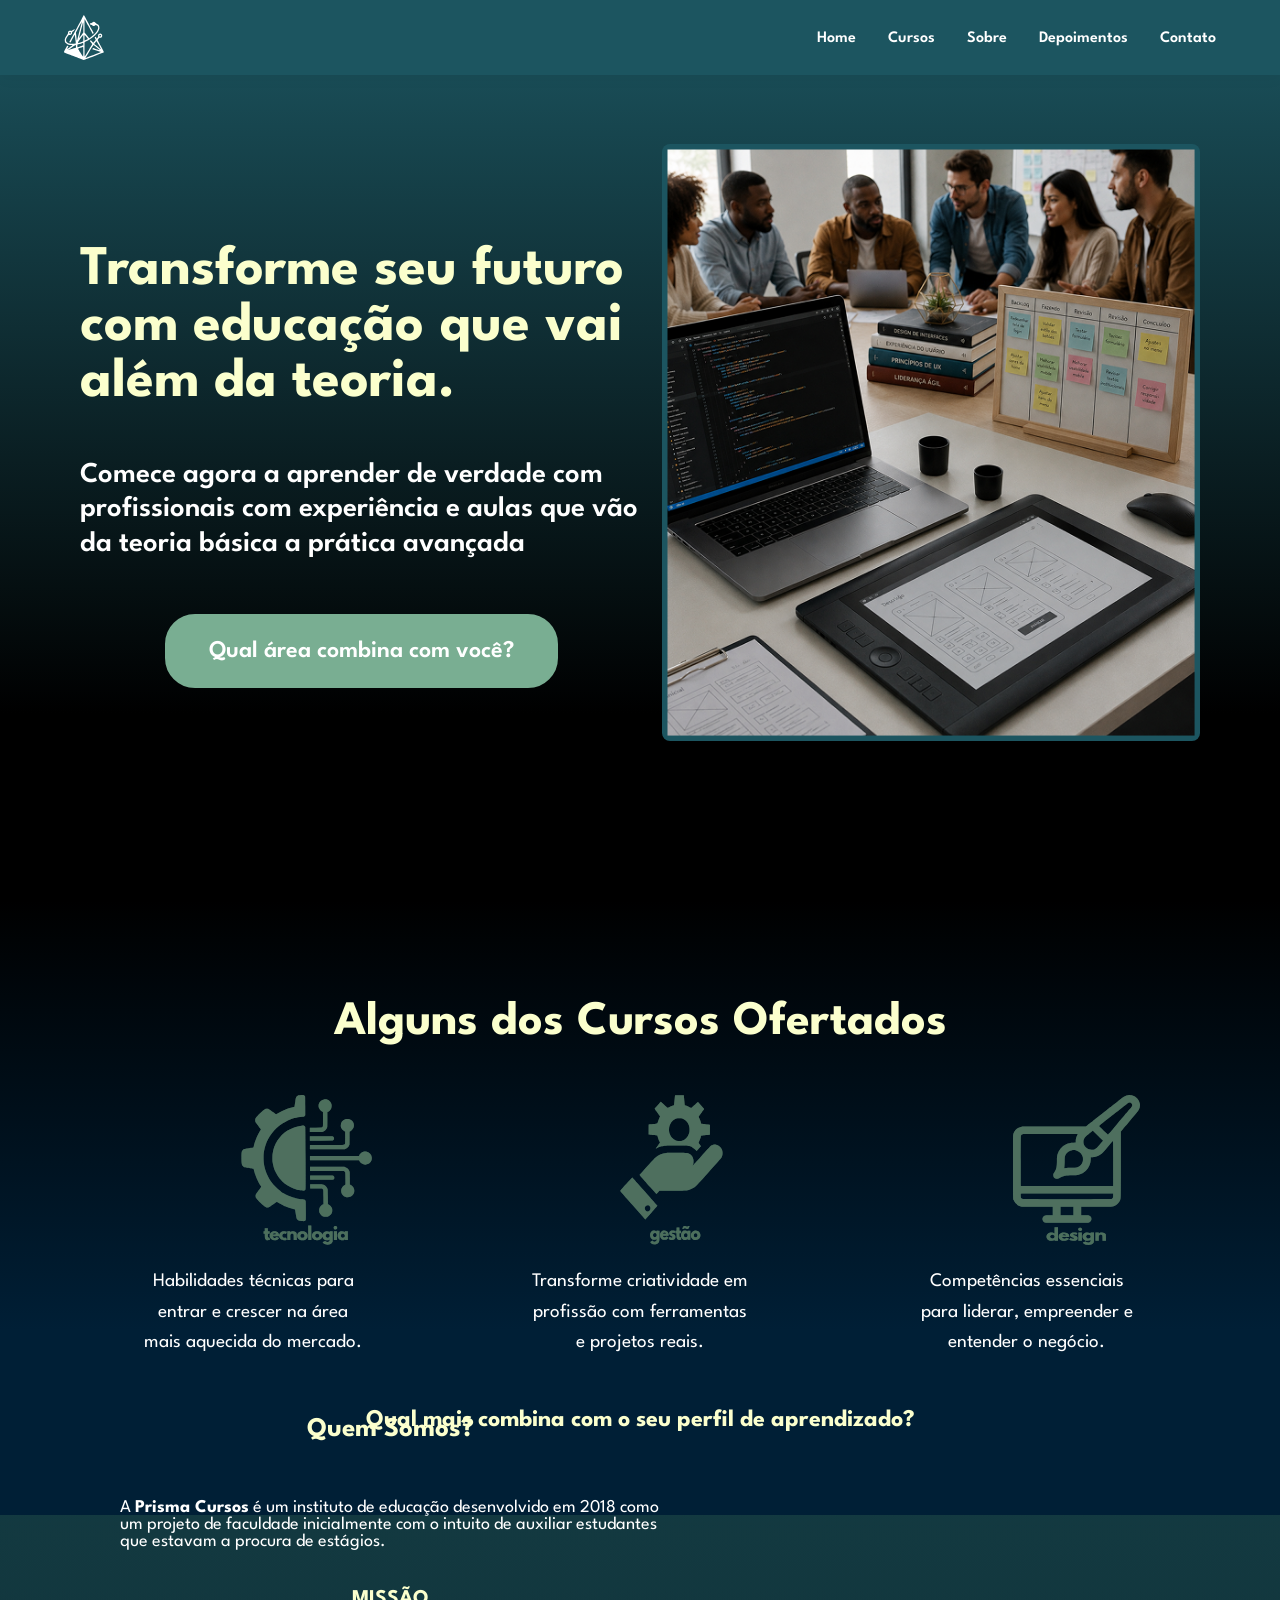
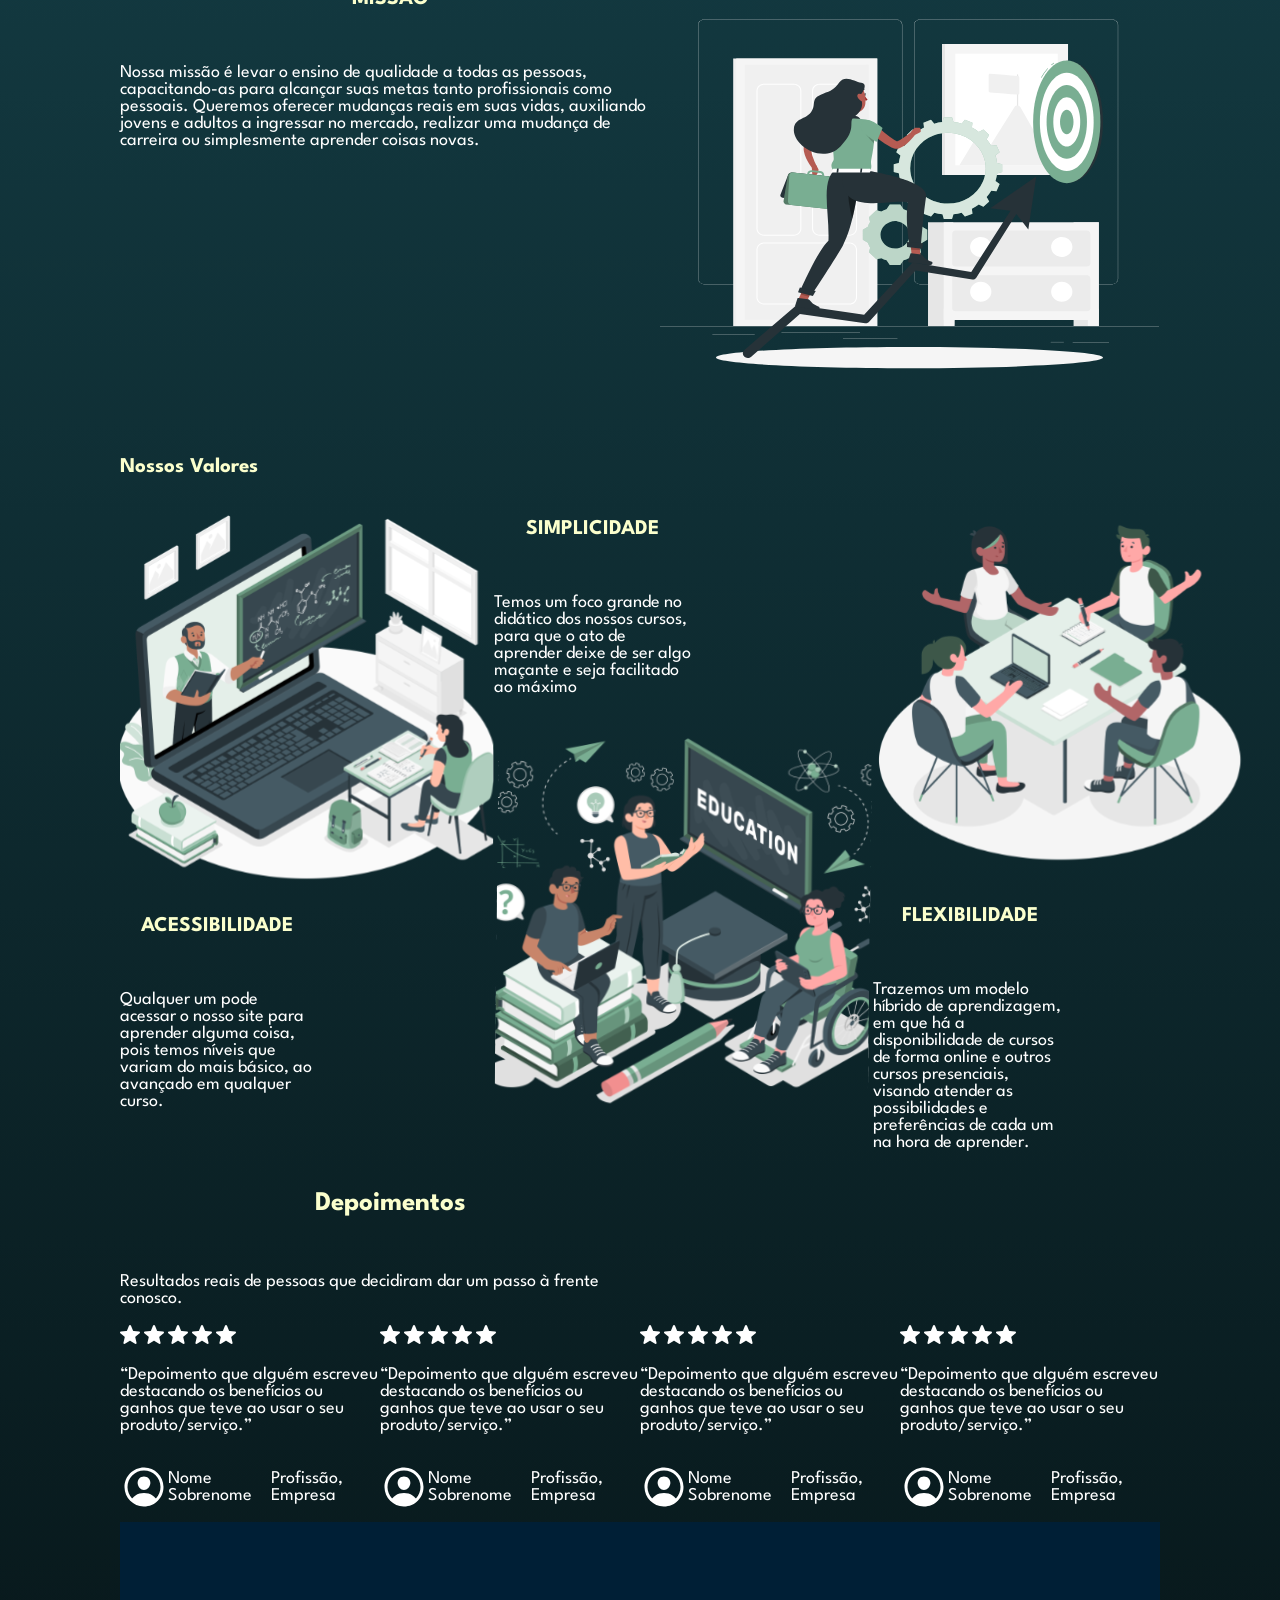
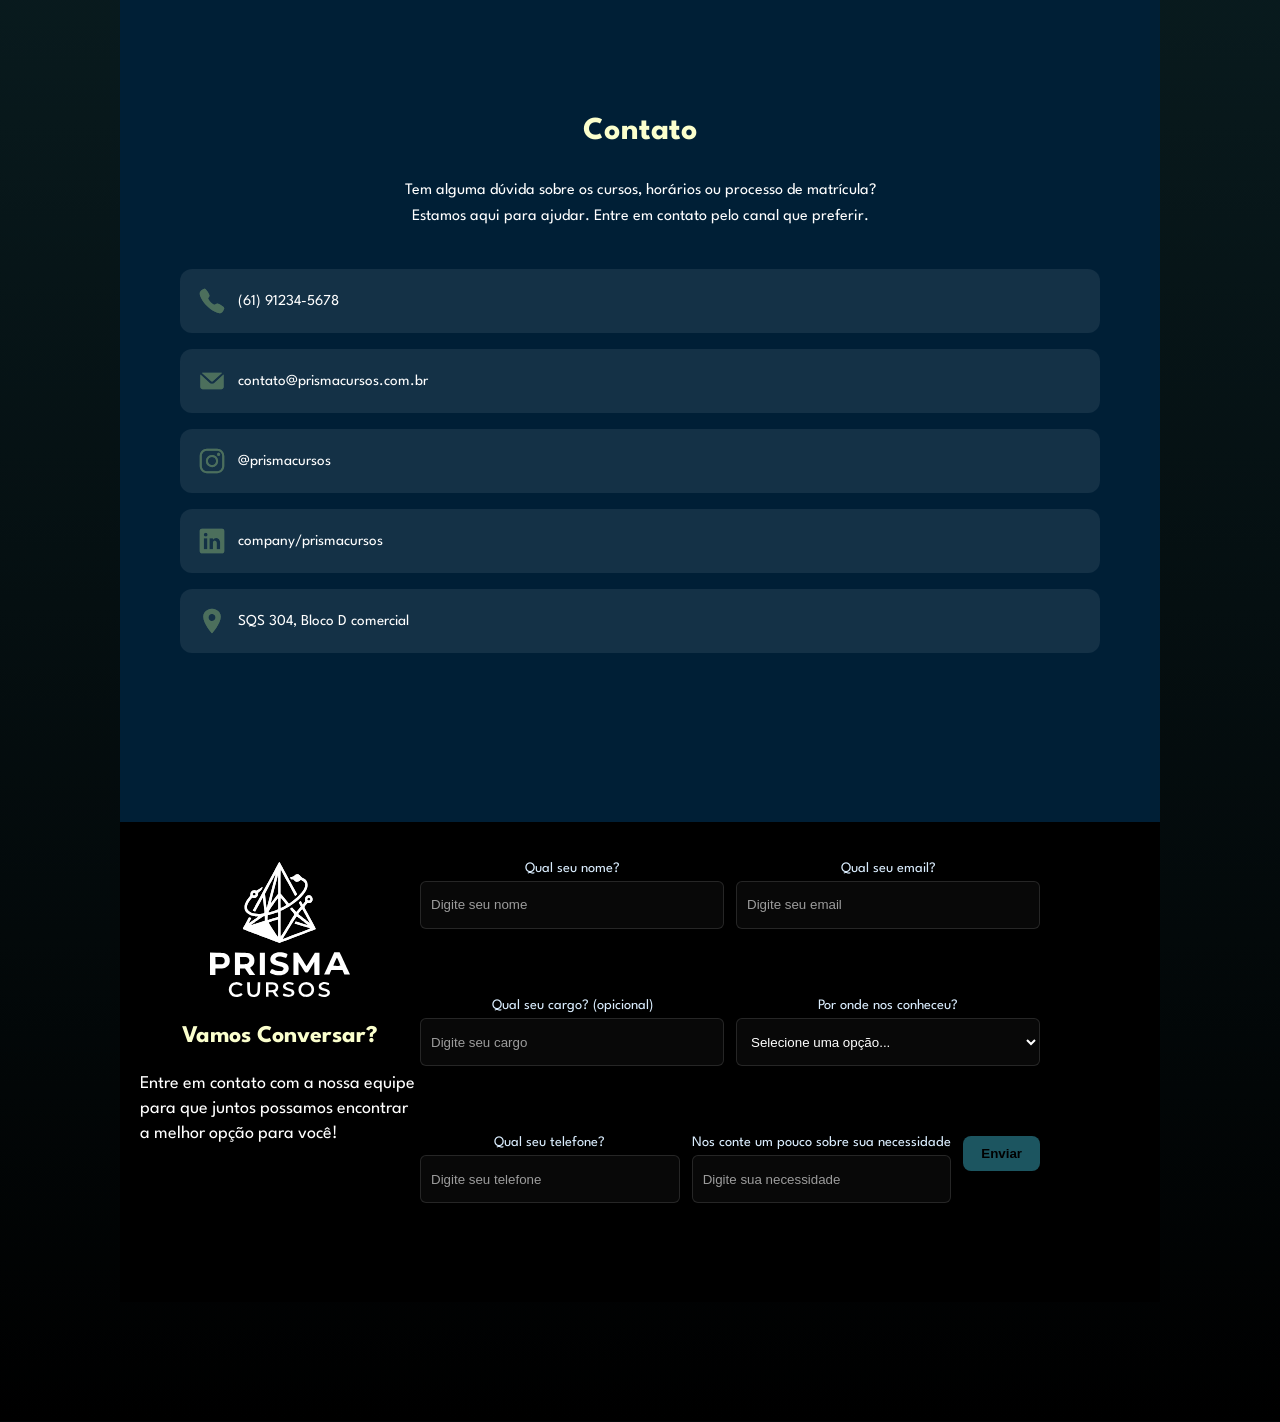
==== index.html @ 945eaa2a "Implementação dos pop us mostrando as opções de curso" ====
<!DOCTYPE html>
<html lang="pt-br">
<head>
    <meta charset="UTF-8">
    <meta name="viewport" content="width=device-width, initial-scale=1.0">
    <link rel="preconnect" href="https://fonts.googleapis.com">
    <link rel="preconnect" href="https://fonts.gstatic.com" crossorigin>
    <link href="https://fonts.googleapis.com/css2?family=League+Spartan:wght@100..900&display=swap" rel="stylesheet">

    <title>Prisma Cursos</title>

    <link rel="stylesheet" href="style/css/global.css" />
    <link rel="stylesheet" href="style/css/navbar.css">
    <link rel="stylesheet" href="style/css/hero.css">
    <link rel="stylesheet" href="style/css/cursos.css">
    <link rel="stylesheet" href="style/css/sobre.css">
    <link rel="stylesheet" href="style/css/valores.css">
    <link rel="stylesheet" href="style/css/contato.css">
    <link rel="stylesheet" href="style/css/footer.css">
    <link rel="stylesheet" href="style/css/modal.css">
</head>


<div id="modal-overlay">
  <div id="modal-box">
    <div id="modal-header">
      <img src="assets/logos/logo2.svg" alt="logo" id="modal-logo">
      <h2 id="modal-titulo"></h2>
      <button id="modal-fechar" onclick="fecharModal()">X</button>
    </div>
    <div id="modal-grid">
      <div id="modal-coluna1"></div>
      <div id="modal-coluna2"></div>
    </div>
    <p id="modal-cta"></p>
    <button id="modal-btn-contato" onclick="irParaContato()">CONTATE-NOS</button>
  </div>
</div>

<script src="style/js/cursos.js"></script>

<body>
    <header>
        <nav class="row">
            <img src="assets/logos/logo1.svg" alt="logo1">
            <ul class="row">
                <li><a href="#">Home</a></li>
                <li><a href="#cursos">Cursos</a></li>
                <li><a href="#sobre">Sobre</a></li>
                <li><a href="#depoimentos">Depoimentos</a></li>
                <li><a href="#contato">Contato</a></li>
            </ul>
        </nav>
    </header>




    <main class="column">
        <section id="hero">
            <div class="row" id="hero">
                <div class="column" id="label">
                    <div class="column" id="label-label">
                        <h1>Transforme seu futuro com educação que vai além da teoria.</h1>
                        <p>Comece agora a aprender de verdade com profissionais com experiência e aulas que vão da teoria básica a prática avançada</p>
                    </div>

                    <button type="button">Qual área combina com você?</button>
                </div>
                <img src="assets/hero/hero-img.png" alt="hero-img">
            </div>
        </section>




        <section id="cursos">
            <h2>Alguns dos Cursos Ofertados</h2>
            <div class="row">
                <div class="column" id="cursos-tecnologia">
                    <a href="#" onclick="abrirModal('tecnologia'); return false;"><img src="assets/cursos/tecnologia.svg" alt="tecnologia_icon"></a>
                    <p>Habilidades técnicas para entrar e crescer na área mais aquecida do mercado.</p>
                </div>

                <div class="column" id="cursos-gestao">
                    <a href="#" onclick="abrirModal('gestao'); return false;"><img src="assets/cursos/gestao.svg" alt="gestão_icon"></a>
                    <p>Transforme criatividade em profissão com ferramentas e projetos reais.</p>
                </div>

                <div class="column" id="cursos-design">
                    <a href="#" onclick="abrirModal('design'); return false;"><img src="assets/cursos/design.svg" alt="design_icon"></a>
                    <p>Competências essenciais para liderar, empreender e entender o negócio.</p>
                </div>
            </div>
            <p>Qual mais combina com o seu perfil de aprendizado?</p>
        </section>




        <section id="sobre">
            <div class="column" id="label">
                <h2>Quem Somos?</h2>
                <p>A <strong>Prisma Cursos</strong> é um instituto de educação desenvolvido em 2018 como um projeto de faculdade inicialmente 
                    com o intuito de auxiliar estudantes que estavam a procura de estágios.</p>
            </div>
                
            <div class="row" id="sobre-missao">
                <div class="column" id="label">
                    <h3>MISSÃO</h3>
                    <p>Nossa missão é levar o ensino de qualidade a todas as pessoas, capacitando-as para alcançar suas metas tanto profissionais 
                        como pessoais. Queremos oferecer mudanças reais em suas vidas, auxiliando jovens e adultos a ingressar no mercado, 
                        realizar uma mudança de carreira ou simplesmente aprender coisas novas.</p>
                </div>

                <img src="assets/sobre/1.svg" alt="imagem 1">
            </div>


            <h3>Nossos Valores</h3>

            <div class="row" id="sobre-valores">
                <div class="column" id="sobre-valores-acessibilidade">
                    <img src="assets/sobre/2.svg" alt="imagem 2">
                    <div class="column" id="label">
                        <h3>ACESSIBILIDADE</h3>
                        <p>Qualquer um pode acessar o nosso site para aprender alguma coisa, pois temos níveis que variam do mais básico, ao 
                            avançado em qualquer curso.</p>
                    </div>
                </div>
                <div class="column" id="sobre-valores-simplicidade">
                    <div class="column" id="label">
                        <h3>SIMPLICIDADE</h3>
                        <p>Temos um foco grande no didático dos nossos cursos, para que o ato de aprender deixe de ser algo maçante e seja facilitado ao máximo</p>
                    </div>
                    <img src="assets/sobre/3.svg" alt="imagem 3">
                </div>
                <div class="column" id="sobre-valores-flexibilidade">
                    <img src="assets/sobre/4.svg" alt="imagem 4">
                    <div class="column" id="label">
                        <h3>FLEXIBILIDADE</h3>
                        <p>Trazemos um modelo híbrido de aprendizagem, em que há a disponibilidade de cursos de forma online e outros cursos presenciais, 
                            visando atender as possibilidades e preferências de cada um na hora de aprender.</p>
                    </div>
                </div>
            </div>
        </section>




        <section id="depoimentos">
            <div class="column" id="label">
                <h2>Depoimentos</h2>
                <p>Resultados reais de pessoas que decidiram dar um passo à frente conosco.</p>
            </div>

            <div class="row" id="carrossel">
                <div class="column" id="carrossel-card">
                    <img src="assets/depoimentos/estrelas.svg" alt="estrelas">
                    <p>“Depoimento que alguém escreveu destacando os benefícios ou ganhos que teve ao usar o seu produto/serviço.”</p>
                    <div class="row" id="carrossel-card-profile">
                        <img src="assets/depoimentos/avatar.svg" alt="avatar">
                        <div class="row" id="carrossel-card-profile-user">
                            <p>Nome Sobrenome</p>
                            <p>Profissão, Empresa</p>
                        </div>
                    </div>
                </div>
                <div class="column" id="carrossel-card">
                    <img src="assets/depoimentos/estrelas.svg" alt="estrelas">
                    <p>“Depoimento que alguém escreveu destacando os benefícios ou ganhos que teve ao usar o seu produto/serviço.”</p>
                    <div class="row" id="carrossel-card-profile">
                        <img src="assets/depoimentos/avatar.svg" alt="avatar">
                        <div class="row" id="carrossel-card-profile-user">
                            <p>Nome Sobrenome</p>
                            <p>Profissão, Empresa</p>
                        </div>
                    </div>
                </div>
                <div class="column" id="carrossel-card">
                    <img src="assets/depoimentos/estrelas.svg" alt="estrelas">
                    <p>“Depoimento que alguém escreveu destacando os benefícios ou ganhos que teve ao usar o seu produto/serviço.”</p>
                    <div class="row" id="carrossel-card-profile">
                        <img src="assets/depoimentos/avatar.svg" alt="avatar">
                        <div class="row" id="carrossel-card-profile-user">
                            <p>Nome Sobrenome</p>
                            <p>Profissão, Empresa</p>
                        </div>
                    </div>
                </div>
                <div class="column" id="carrossel-card">
                    <img src="assets/depoimentos/estrelas.svg" alt="estrelas">
                    <p>“Depoimento que alguém escreveu destacando os benefícios ou ganhos que teve ao usar o seu produto/serviço.”</p>
                    <div class="row" id="carrossel-card-profile">
                        <img src="assets/depoimentos/avatar.svg" alt="avatar">
                        <div class="row" id="carrossel-card-profile-user">
                            <p>Nome Sobrenome</p>
                            <p>Profissão, Empresa</p>
                        </div>
                    </div>
                </div>
            </div>
        </section>




        <section id="contato">
            <div class="column" id="label">
                <h2>Contato</h2>
                <p>Tem alguma dúvida sobre os cursos, horários ou processo de matrícula? Estamos aqui para ajudar. Entre em contato pelo canal que preferir.</p>
            </div>
            <div class="column" id="contatos-contato">
                <div class="row" id="contatos-contato-telefone">
                    <img src="assets/contato/telefone.svg" alt="telefone">
                    <p>(61) 91234-5678</p>
                </div>
                <div class="row" id="contatos-contato-email">
                    <img src="assets/contato/email.svg" alt="email">
                    <p>contato@prismacursos.com.br</p>
                </div>
                <div class="row" id="contatos-contato-instagram">
                    <img src="assets/contato/instagram.svg" alt="instagram">
                    <p>@prismacursos</p>
                </div>
                <div class="row" id="contatos-contato-linkedin">
                    <img src="assets/contato/linkedin.svg" alt="linkedin">
                    <p>company/prismacursos</p>
                </div>
                <div class="row" id="contatos-contato-mapa">
                    <img src="assets/contato/mapa.svg" alt="mapa">
                    <p>SQS 304, Bloco D comercial</p>
                </div>
            </div>
        </section>
    </main>




    <footer class="row">
        <div class="column" id="label">
            <img src="assets/logos/logo2.svg" alt="logo2">
            <h2>Vamos Conversar?</h2>
            <p>Entre em contato com a nossa equipe para que juntos possamos encontrar a melhor opção para você!</p>
        </div>

        <div class="row" id="formulario">
            <form action="" method="post">
                <div class="column" id="formulario-nome">
                    <label for="nome">Qual seu nome?</label>
                    <input type="text" id="nome" name="nome" placeholder="Digite seu nome" required>
                </div>
                <div class="column" id="formulario-email">
                    <label for="email">Qual seu email?</label>
                    <input type="email" id="email" name="email" placeholder="Digite seu email" required>
                </div>
                <div class="column" id="formulario-cargo">
                    <label for="cargo">Qual seu cargo? (opicional)</label>
                    <input type="text" id="cargo" name="cargo" placeholder="Digite seu cargo">
                </div>
                <div class="column" id="formulario-local">
                    <label for="local">Por onde nos conheceu?</label>
                    <select id="local" name="local" required>
                        <option value="" disabled selected>Selecione uma opção...</option>
                        <option value="instagram">Instagram</option>
                        <option value="linkedin">LinkedIn</option>
                        <option value="indicacao">Indicação de amigo</option>
                        <option value="google">Pesquisa no Google</option>
                        <option value="outros">Outros</option>
                    </select>
                </div>
                <div class="column" id="formulario-telefone">  
                    <label for="telefone">Qual seu telefone?</label>
                    <input type="number" id="telefone" name="telefone" placeholder="Digite seu telefone" required>
                </div>
                <div class="column" id="formulario-necessidade">
                    <label for="necessidade">Nos conte um pouco sobre sua necessidade</label>
                    <input type="text" id="necessidade" name="necessidade" placeholder="Digite sua necessidade" required>
                </div>
                <div>
                    <button type="submit">Enviar</button>
                </div>
            </form>
        </div>
    </footer>

</body>

</html>
---- style/css/global.css ----
body {
    margin: 120px;
    font-family: 'League Spartan', sans-serif;
    font-size: large;
    background: linear-gradient(to bottom, #1C5560 0%, #000000 100%);
    min-height: 100vh;
}

p {
    color: #fff;
}

h1,h2,h3 {
    color: #FBFFCD;
}

img {
    width: auto;
    height: auto;
}

.row {
    display: flex;
}

.column {
    align-items: center;
    max-width: 100%;
}
---- style/css/navbar.css ----
header {
    position: fixed;
    top: 0;
    left: 0;
    width: 100%;
    background-color: #1C5560;
    box-shadow: 0 2px 15px rgba(0, 0, 0, 0.05);
    z-index: 1000; 
}

/* 2. Emulando o Auto Layout do Figma na Nav */
header nav.row {
    display: flex;
    justify-content: space-between;
    align-items: center;
    padding: 15px 5%;
    max-width: 1200px;
    margin: 0 auto;
}

/* 3. Redimensionamento Seguro da Logo */
header nav img {
    height: 45px;
    width: auto;
}

/* 4. Alinhamento da Lista de Links (ul) */
header nav ul.row {
    display: flex;
    gap: 32px; 
    list-style: none;
    margin: 0;
    padding: 0;
}

/* 5. Estilização dos Textos e Interação (a) */
header nav ul li a {
    text-decoration: none;
    color: #fff;
    font-weight: 600; 
    font-size: 1rem;
    transition: color 0.3s ease;
}

header nav ul li a:hover {
    color: #FBFFCD;
}
---- style/css/hero.css ----
section#hero{
    margin: -120px;
    padding: 60px 80px;
    background: linear-gradient(to bottom, #1C5560 0%, #000000 70%);
    min-height: 100vh;
}

#hero.row{
    display: flex;
    align-items: center;
    justify-content: space-between;
    min-height: 85vh;
    gap: 20px;
    padding: 0;
}

#label{
    display: flex;
    flex-direction: column;
    gap: 16px;
    max-width: 52%;
    padding-left: 0;
}

#label-label h1{
    font-size: 3.5rem;
    line-height: 1;
}

#label-label p{
    font-size: 1.8rem;
    font-weight: 600;
    line-height: 1.2;
}

section#hero button{
    margin-top: 8px;
    padding: 24px 42px;
    background-color: #79AE92;
    color: white;
    font-size: 1.5rem;
    font-weight: 600;
    border: 2px solid #79AE92;
    border-radius: 30px;
    cursor: pointer;
    width: fit-content;
    transition: background-color 0.3s ease;
    display: block;
    font-family: 'League Spartan', sans-serif;
    -webkit-appearance: none;
    appearance: none;
    box-sizing: border-box;
}

section#hero button:hover{
    background-color: #79AE92;
    color: #1a1a1a;
}

#hero.row img{
    width: 48%;
    max-width: 650px;
    border-radius: 8px;
    object-fit: cover;
}
---- style/css/cursos.css ----
#cursos{
    padding: 60px 80px;
    margin: -120px;
    margin-top: 0;
    background: linear-gradient(to bottom, #000000 0%, #001f36 70%);
    text-align: center;
}

#cursos h2{
    font-size: 3rem;
    margin-bottom: 50px;
}

#cursos .row{
    justify-content: space-between;
    gap: 40px;
    margin-bottom: 40px;
    align-items: flex-start;
}

#cursos-tecnologia,
#cursos-gestao,
#cursos-design{
    display: flex;
    flex-direction: column;
    align-items: flex-start;
    gap: 12px;
    flex: 1;;
}

#cursos-tecnologia img,
#cursos-gestao img,
#cursos-design img{
    width: 150%;
    height: 150px;
    object-fit: contain;
    display: block;
    padding-right: 170px;
}

#cursos-tecnologia p,
#cursos-gestao p,
#cursos-design p{
    font-size: 1.2rem;
    text-align: center;
    line-height: 1.6;
    max-width: 220px;
    margin: 10px auto;
}

#cursos > p{ 
    font-size: 1.5rem;
    font-weight: 700;
    color: #FBFFCD;
    margin-top: 10px;
}
---- style/css/contato.css ----
#contato {
    background-color: #001F36;
    color: #ffffff;
    padding: 60px 20px;
    box-sizing: border-box;
    display: flex;
    flex-direction: column;
    justify-content: center;
    align-items: center;
    min-height: 100vh;
}

#contato .column#label {
    max-width: 640px;
    margin: 0 0 40px 0;
    text-align: center;
}

#contato .column#label h2 {
    font-size: 2rem;
    margin-bottom: 16px;
}

#contato .column#label p {
    font-size: 1rem;
    line-height: 1.6;
    margin: 0 auto;
    max-width: 520px;
}

#contatos-contato {
    display: flex;
    flex-direction: column;
    gap: 16px;
    width: 100%;
    max-width: 920px;
    margin: 0;
    align-items: stretch;
}

#contatos-contato .row {
    display: flex;
    align-items: center;
    gap: 12px;
    padding: 18px;
    background: rgba(255, 255, 255, 0.08);
    border-radius: 12px;
}

#contatos-contato .row {
    justify-content: flex-start;
}

#contatos-contato .row img {
    width: 28px;
    height: 28px;
}

#contatos-contato .row p {
    margin: 0;
    font-size: 0.95rem;
}

#contatos-contato .row p {
    text-align: left;
}
---- style/css/footer.css ----
footer.row {
	background-color: #000000;
	color: #ffffff;
	padding: 40px 20px;
	position: relative;
	box-sizing: border-box;
	min-height: 480px;
}

footer .column#label {

	top: 40px;
	left: 20px;
	width: 280px;
}

footer #formulario {

	top: 40px;
	right: 20px;
	width: calc(100% - 340px);
	max-width: 620px;
	display: flex;
	flex-wrap: wrap;
	gap: 12px;
}

footer .column#label img {
	max-width: 140px;
	display: block;
	margin-bottom: 12px;
}

footer .column#label h2 {
	margin: 0 0 8px 0;
	font-size: 1.5rem;
}

footer .column#label p {
	margin: 0 0 16px 0;
	line-height: 1.4;
	max-width: 360px;
}

footer #formulario {
	flex: 2 1 420px;
	display: flex;
	flex-wrap: wrap;
	gap: 12px;
}

footer form {
	display: flex;
	flex-wrap: wrap;
	gap: 12px;
	width: 100%;
}

footer form .column {
	flex: 1 1 200px;
	display: flex;
	flex-direction: column;
}

footer #formulario .column#formulario-nome,
footer #formulario .column#formulario-email {
	width: 338px;
}

footer #formulario .column#formulario-cargo,
footer #formulario .column#formulario-local,
footer #formulario .column#formulario-telefone {
	width: 217.67px;
}

footer #formulario .column#formulario-necessidade {
	width: 705px;
}

footer #formulario input,
footer #formulario select {
	width: 100%;
	height: 48px;
	box-sizing: border-box;
}

footer label {
	font-size: 0.9rem;
	margin-bottom: 6px;
	color: #dbeeff;
}

footer input,
footer select {
	padding: 8px 10px;
	border-radius: 6px;
	border: 1px solid rgba(255,255,255,0.12);
	background: rgba(255,255,255,0.03);
	color: #ffffff;
}

footer input::placeholder {
	color: rgba(255,255,255,0.6);
}

footer button {
	padding: 10px 18px;
	background: #1C5560;
	color: #000000;
	border: none;
	border-radius: 8px;
	cursor: pointer;
	font-weight: 600;
}

footer button:hover {
	opacity: 0.95;
}

.form-popup {
	position: fixed;
	inset: 0;
	display: flex;
	align-items: center;
	justify-content: center;
	background: rgba(0, 0, 0, 0.85);
	z-index: 2000;
}

.form-popup.hidden {
	display: none;
}

.form-popup__content {
	background: #081727;
	padding: 40px;
	border-radius: 20px;
	text-align: center;
	max-width: 920px;
	width: min(90%, 860px);
}

.form-popup__content h1 {
	font-family: 'League Spartan', sans-serif;
	font-size: 96px;
	line-height: 1;
	margin: 0 0 24px;
	color: #ffffff;
}

.form-popup__content p {
	margin: 0 0 32px;
	font-size: 1.25rem;
	color: #dbeeff;
}

.form-popup__content button {
	padding: 14px 28px;
	font-size: 1rem;
	border-radius: 12px;
	background: #2EB600;
	color: #001F36;
	border: none;
}

@media (max-width: 920px) {
	.form-popup__content h1 {
		font-size: clamp(48px, 8vw, 96px);
	}
}

@media (max-width: 720px) {
	footer.row {
		flex-direction: column;
		align-items: center;
		text-align: center;
	}
	footer #formulario {
		width: 100%;
	}
	footer form .column {
		flex: 1 1 100%;
	}
	footer .column#label {
		text-align: center;
	}
}
---- style/css/modal.css ----
#modal-overlay {
  display: none;
  position: fixed;
  top: 0; left: 0;
  width: 100%; height: 100%;
  background: rgba(0,0,0,0.7);
  z-index: 1000;
  justify-content: center;
  align-items: center;
}

#modal-box {
  background: linear-gradient(to bottom, #0d1b2a, #1a1a2e);
  border: 1px solid #2a4a6a;
  border-radius: 8px;
  padding: 40px;
  max-width: 900px;
  width: 90%;
  max-height: 85vh;
  overflow-y: auto;
  position: relative;
  color: #fff;
}

#modal-header {
  display: flex;
  align-items: center;
  gap: 16px;
  margin-bottom: 30px;
}

#modal-logo {
  width: 60px;
  height: auto;
}

#modal-header h2 {
  font-size: 2rem;
  color: #ffffff;
  flex: 1;
}

#modal-fechar {
  background: none;
  border: none;
  color: #fff;
  font-size: 1.5rem;
  font-weight: bold;
  cursor: pointer;
  position: absolute;
  top: 20px;
  right: 20px;
}

#modal-grid {
  display: grid;
  grid-template-columns: 1fr 1fr;
  gap: 30px;
  margin-bottom: 30px;
}

.modal-curso h3 {
  color: #FBFFCD;
  font-size: 1.1rem;
  margin-bottom: 8px;
}

.modal-curso p {
  font-size: 0.9rem;
  line-height: 1.6;
  color: #fff;
}

.modal-carga {
  font-weight: 700;
  margin-top: 8px;
}

#modal-cta {
  text-align: center;
  color: #FBFFCD;
  font-size: 1.3rem;
  font-weight: 800;
  margin-bottom: 20px;
  line-height: 1.4;
}

#modal-btn-contato {
  display: block;
  margin: 0 auto;
  padding: 14px 40px;
  background-color: #4a8a6a;
  color: #fff;
  font-size: 1.1rem;
  font-weight: 700;
  border: 2px solid #6dbf8a;
  border-radius: 6px;
  cursor: pointer;
  font-family: 'League Spartan', sans-serif;
  transition: background 0.3s;
}

#modal-btn-contato:hover {
  background-color: #6dbf8a;
  color: #1a1a1a;
}
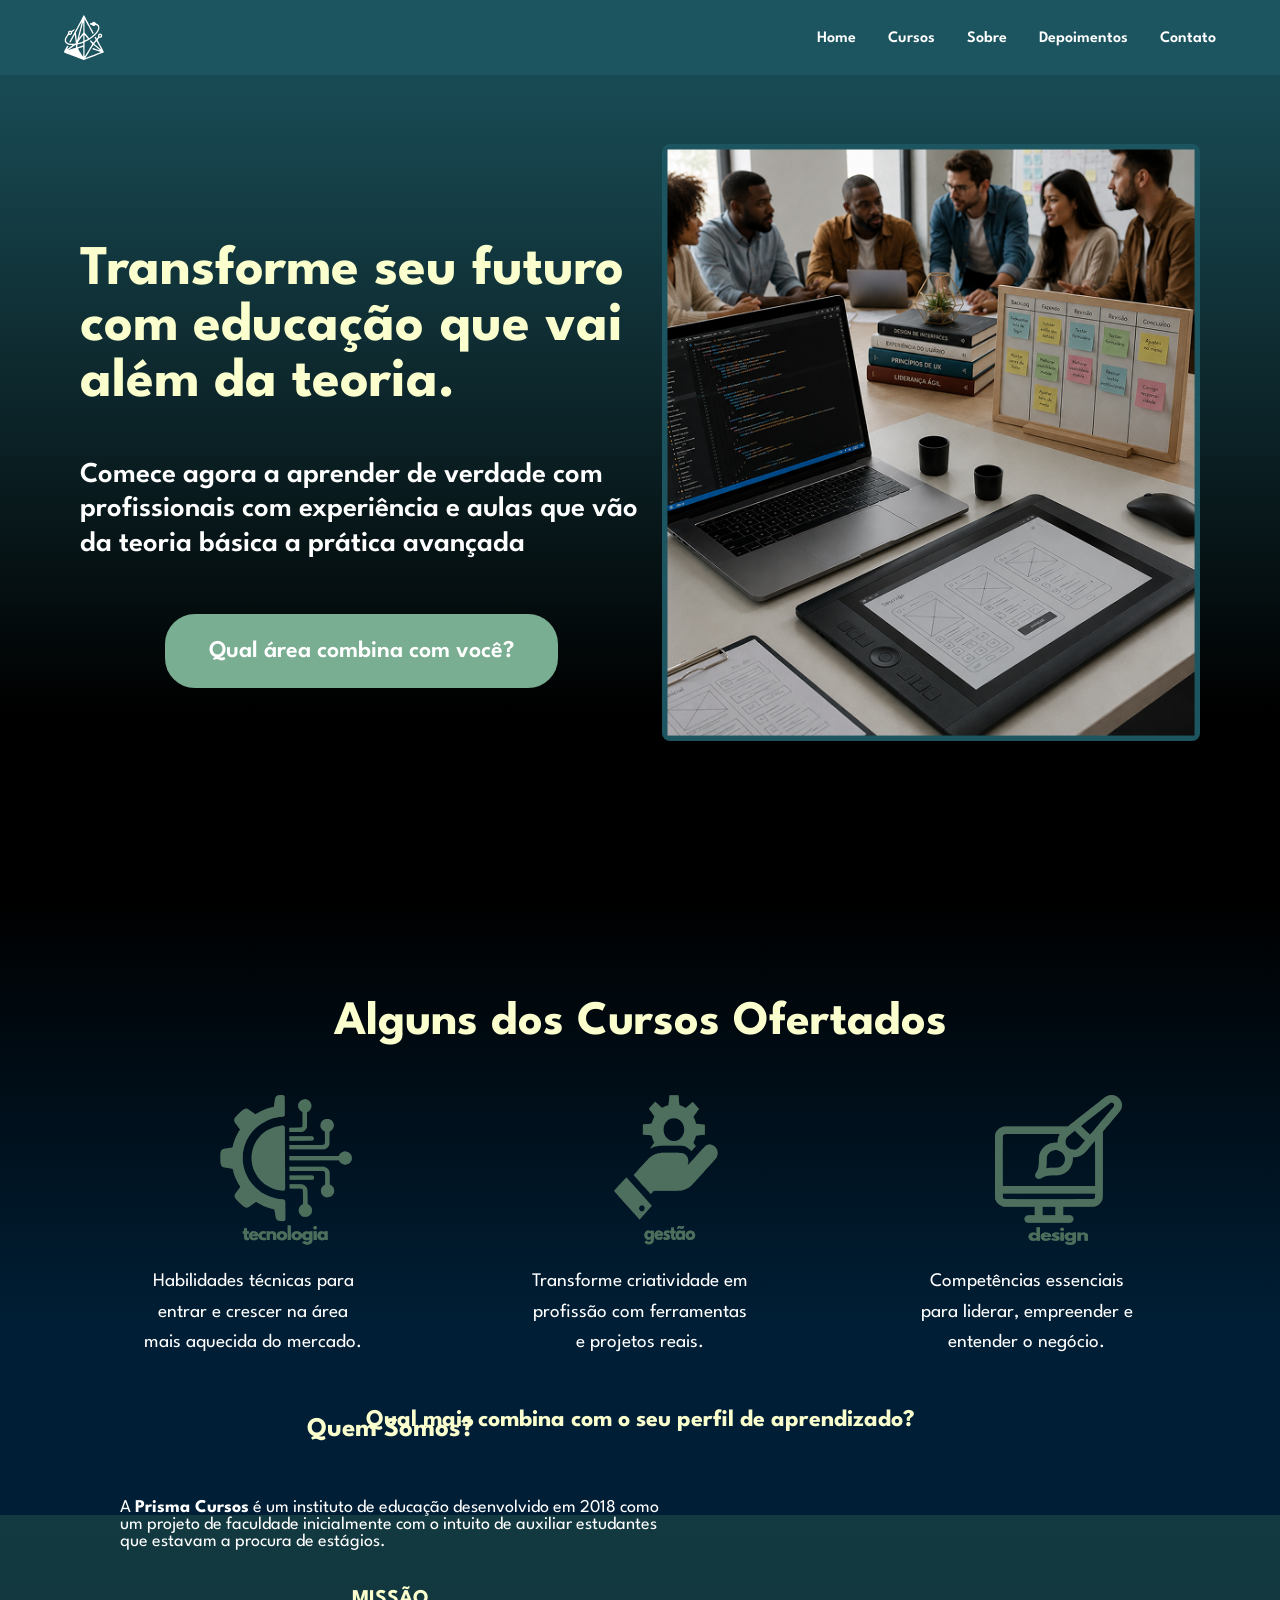
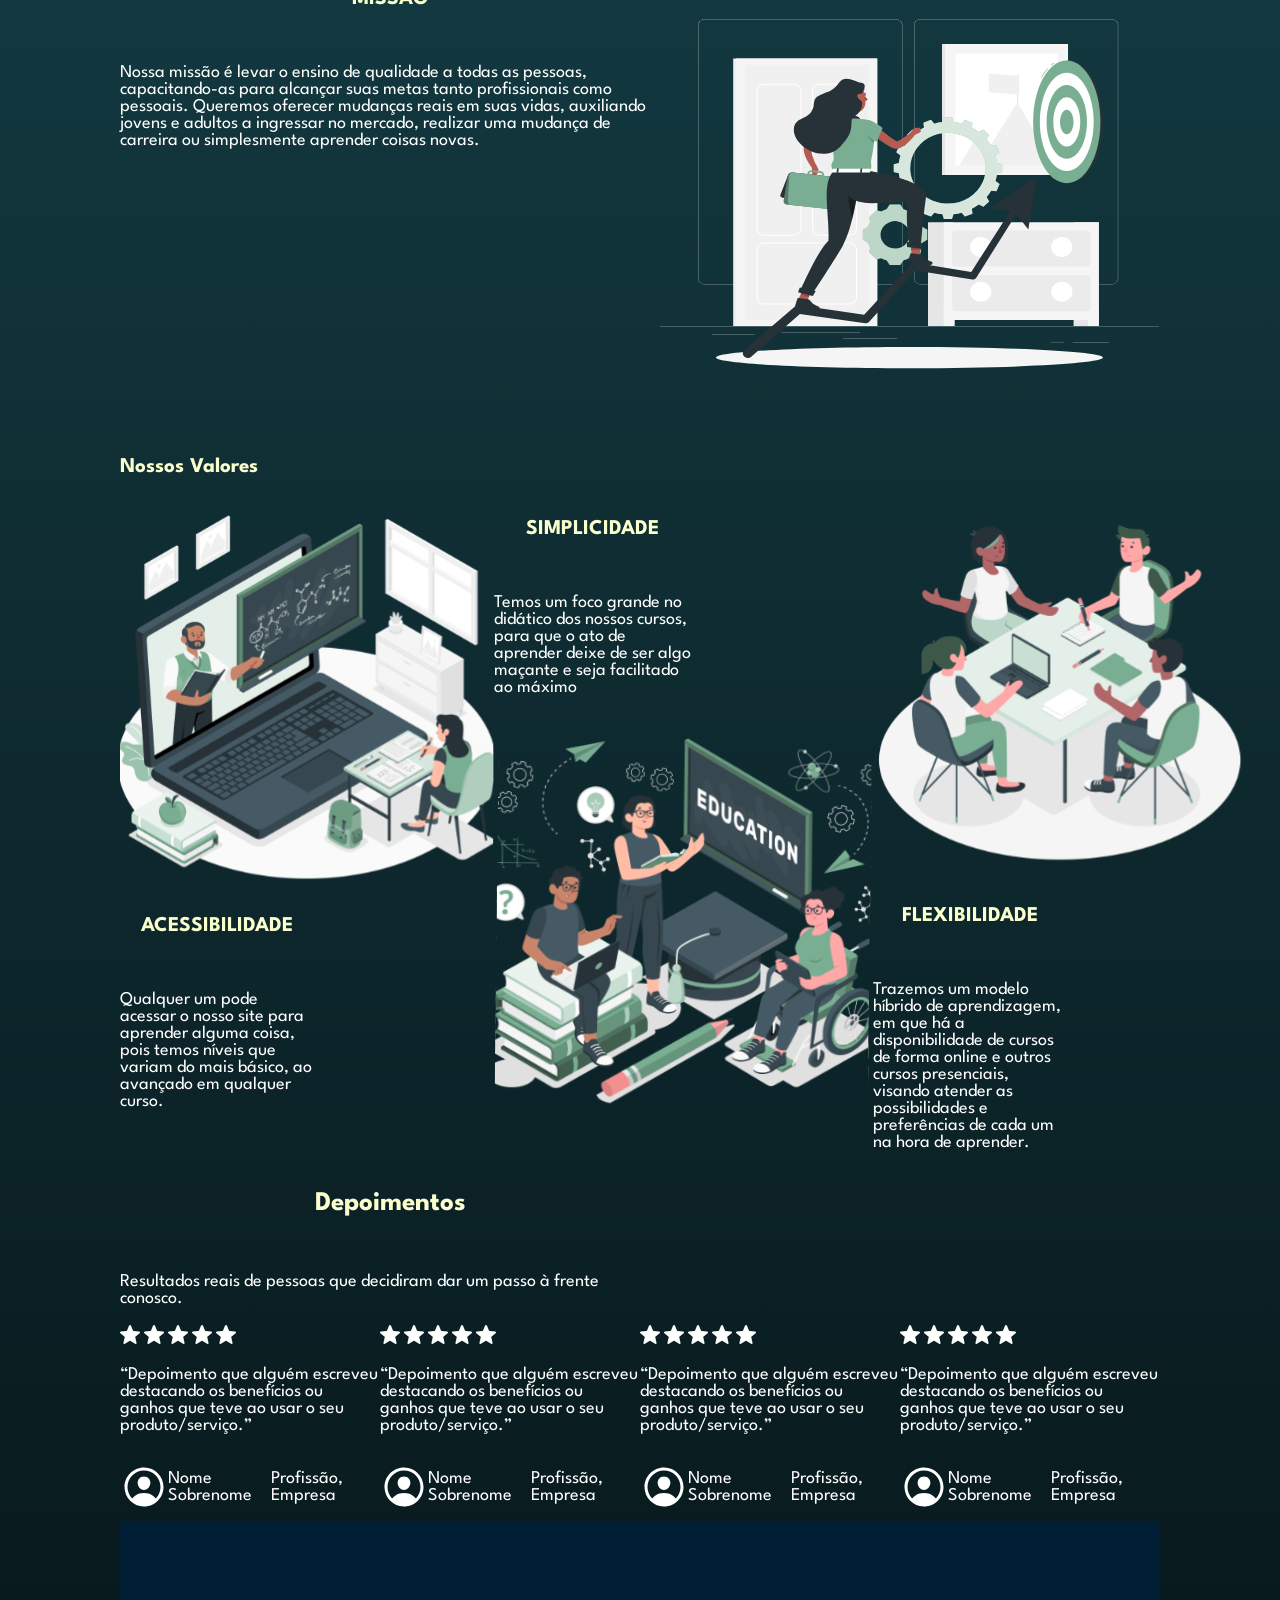
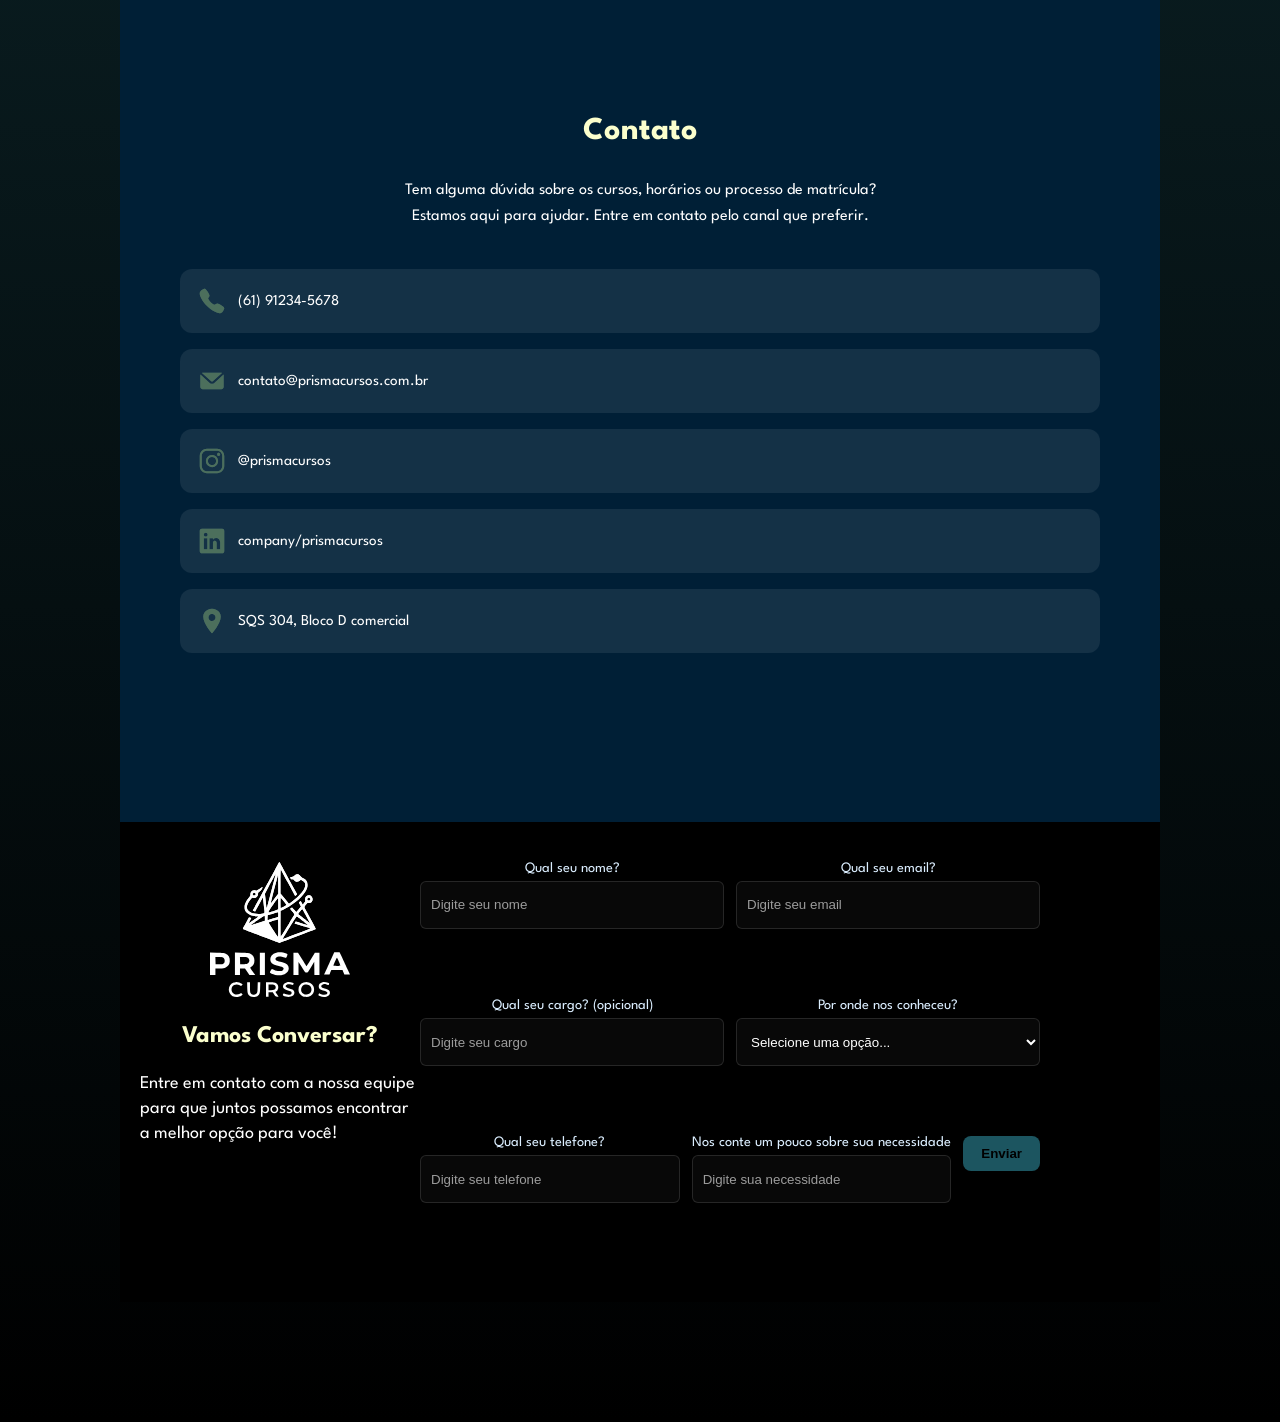
==== commit 7c38d13f: "feat: Adicionado contatos.js" ====
--- a/index.html
+++ b/index.html
@@ -17,27 +17,9 @@
     <link rel="stylesheet" href="style/css/valores.css">
     <link rel="stylesheet" href="style/css/contato.css">
     <link rel="stylesheet" href="style/css/footer.css">
-    <link rel="stylesheet" href="style/css/modal.css">
 </head>
 
 
-<div id="modal-overlay">
-  <div id="modal-box">
-    <div id="modal-header">
-      <img src="assets/logos/logo2.svg" alt="logo" id="modal-logo">
-      <h2 id="modal-titulo"></h2>
-      <button id="modal-fechar" onclick="fecharModal()">X</button>
-    </div>
-    <div id="modal-grid">
-      <div id="modal-coluna1"></div>
-      <div id="modal-coluna2"></div>
-    </div>
-    <p id="modal-cta"></p>
-    <button id="modal-btn-contato" onclick="irParaContato()">CONTATE-NOS</button>
-  </div>
-</div>
-
-<script src="style/js/cursos.js"></script>
 
 <body>
     <header>
@@ -78,17 +60,17 @@
             <h2>Alguns dos Cursos Ofertados</h2>
             <div class="row">
                 <div class="column" id="cursos-tecnologia">
-                    <a href="#" onclick="abrirModal('tecnologia'); return false;"><img src="assets/cursos/tecnologia.svg" alt="tecnologia_icon"></a>
+                    <a href="#"><img src="assets/cursos/tecnologia.svg" alt="tecnologia_icon"></a>
                     <p>Habilidades técnicas para entrar e crescer na área mais aquecida do mercado.</p>
                 </div>
 
                 <div class="column" id="cursos-gestao">
-                    <a href="#" onclick="abrirModal('gestao'); return false;"><img src="assets/cursos/gestao.svg" alt="gestão_icon"></a>
+                    <a href="#"><img src="assets/cursos/gestao.svg" alt="gestão_icon"></a>
                     <p>Transforme criatividade em profissão com ferramentas e projetos reais.</p>
                 </div>
 
                 <div class="column" id="cursos-design">
-                    <a href="#" onclick="abrirModal('design'); return false;"><img src="assets/cursos/design.svg" alt="design_icon"></a>
+                    <a href="#"><img src="assets/cursos/design.svg" alt="design_icon"></a>
                     <p>Competências essenciais para liderar, empreender e entender o negócio.</p>
                 </div>
             </div>
@@ -286,6 +268,39 @@
         </div>
     </footer>
 
+    <div id="form-popup" class="form-popup hidden">
+        <div class="form-popup__content">
+            <h1>FORMULÁRIO ENVIADO!</h1>
+            <p>ENTRAREMOS EM CONTATO EM BREVE!</p>
+            <button type="button" id="form-popup-close">Fechar</button>
+        </div>
+    </div>
+
+    <script src="style/js/contato.js"></script>
+    <script>
+        const footerForm = document.querySelector('footer form');
+        const formPopup = document.getElementById('form-popup');
+        const formPopupClose = document.getElementById('form-popup-close');
+
+        if (footerForm && formPopup && formPopupClose) {
+            footerForm.addEventListener('submit', function (event) {
+                event.preventDefault();
+                formPopup.classList.remove('hidden');
+                footerForm.reset();
+            });
+
+            formPopupClose.addEventListener('click', function () {
+                formPopup.classList.add('hidden');
+            });
+
+            formPopup.addEventListener('click', function (event) {
+                if (event.target === formPopup) {
+                    formPopup.classList.add('hidden');
+                }
+            });
+        }
+    </script>
+
 </body>
 
 </html>
--- a/style/css/cursos.css
+++ b/style/css/cursos.css
@@ -15,7 +15,7 @@
     justify-content: space-between;
     gap: 40px;
     margin-bottom: 40px;
-    align-items: flex-start;
+    align-items: center;
 }
 
 #cursos-tecnologia,
@@ -23,7 +23,7 @@
 #cursos-design{
     display: flex;
     flex-direction: column;
-    align-items: flex-start;
+    align-items: center;
     gap: 12px;
     flex: 1;;
 }
@@ -35,7 +35,7 @@
     height: 150px;
     object-fit: contain;
     display: block;
-    padding-right: 170px;
+
 }
 
 #cursos-tecnologia p,
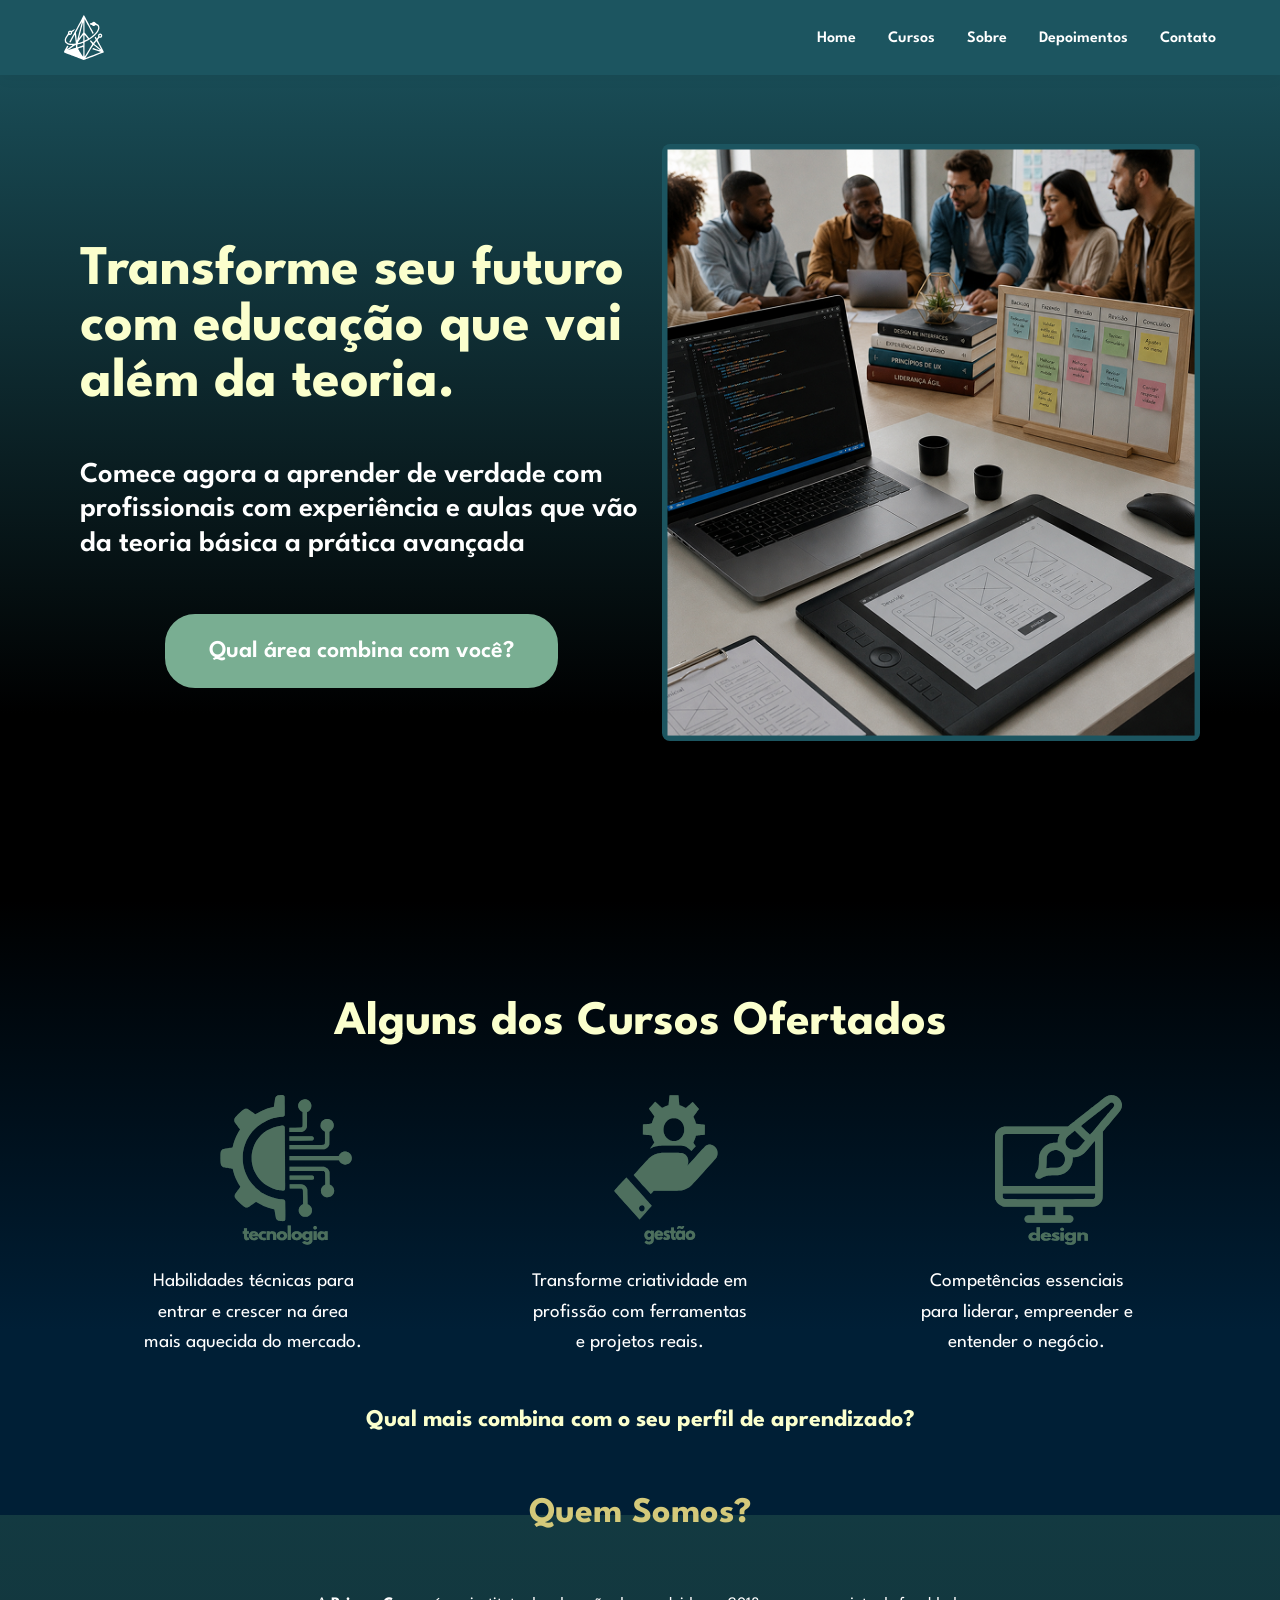
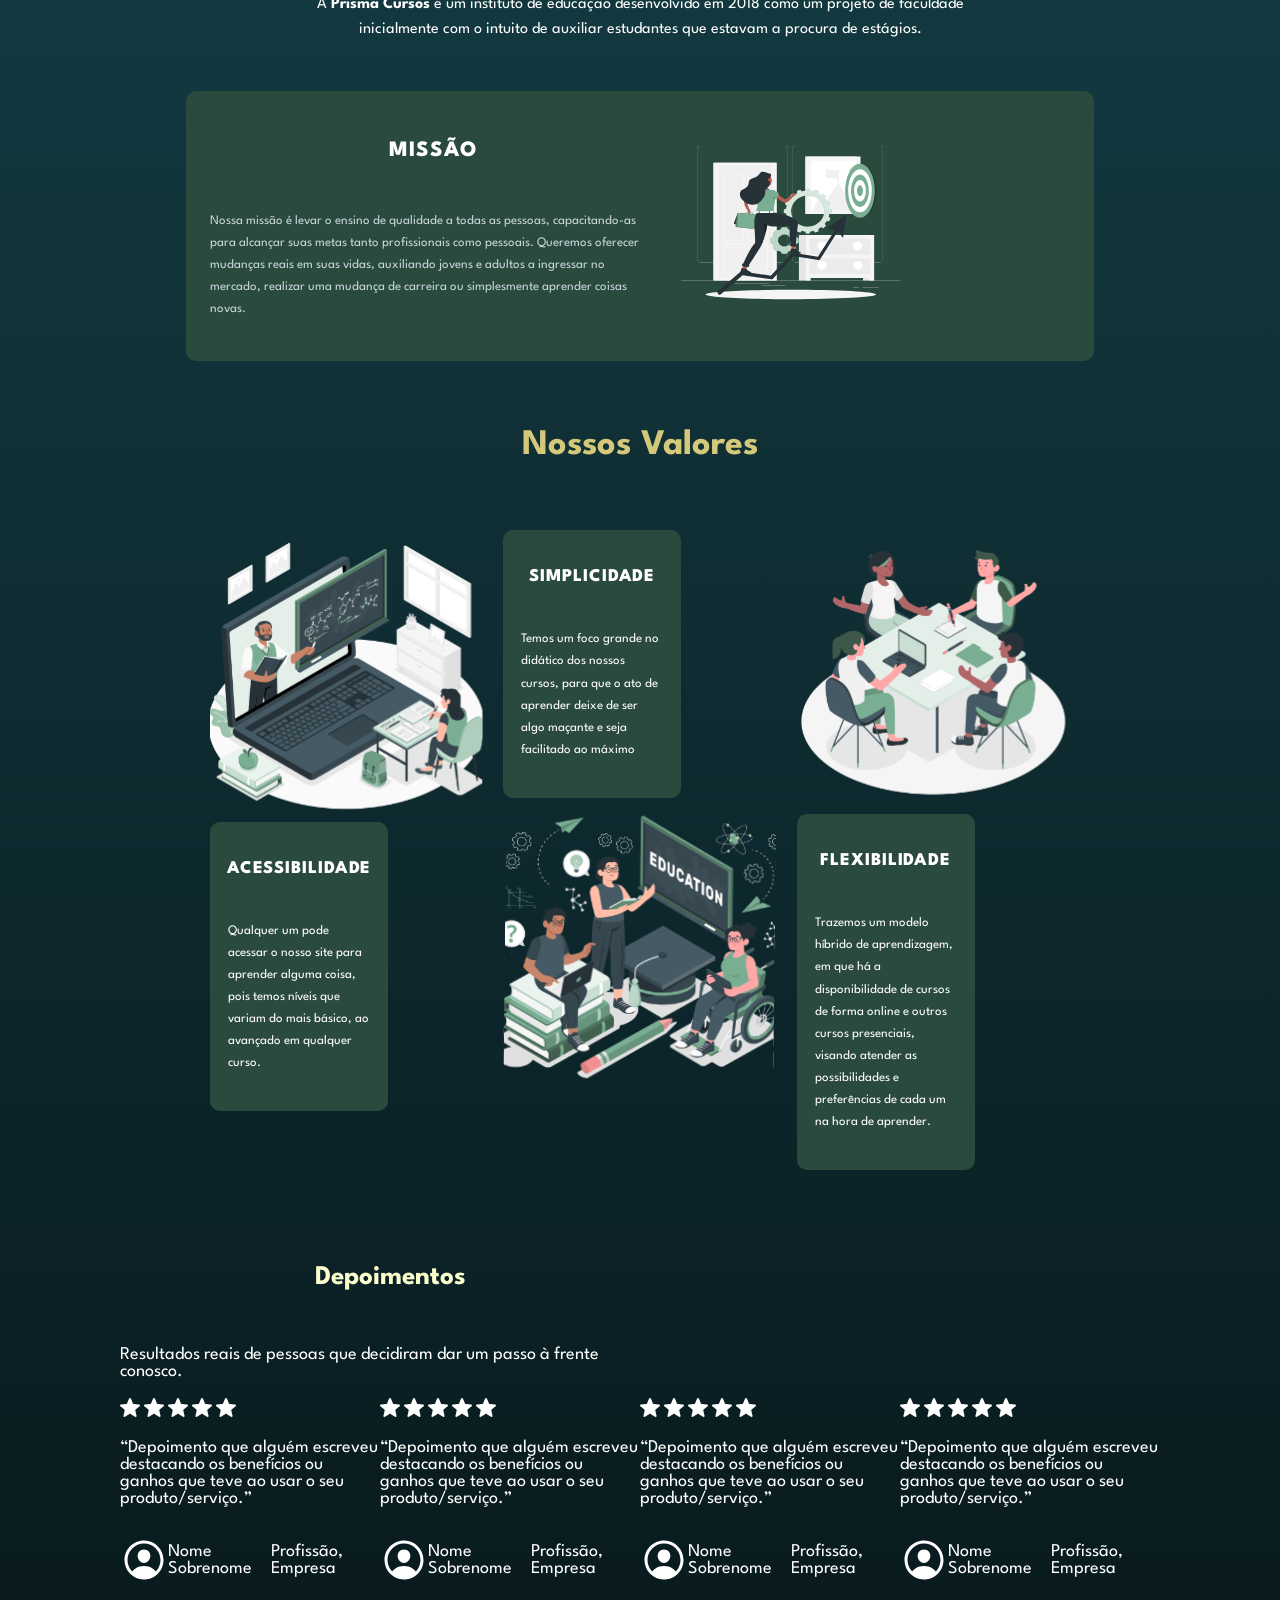
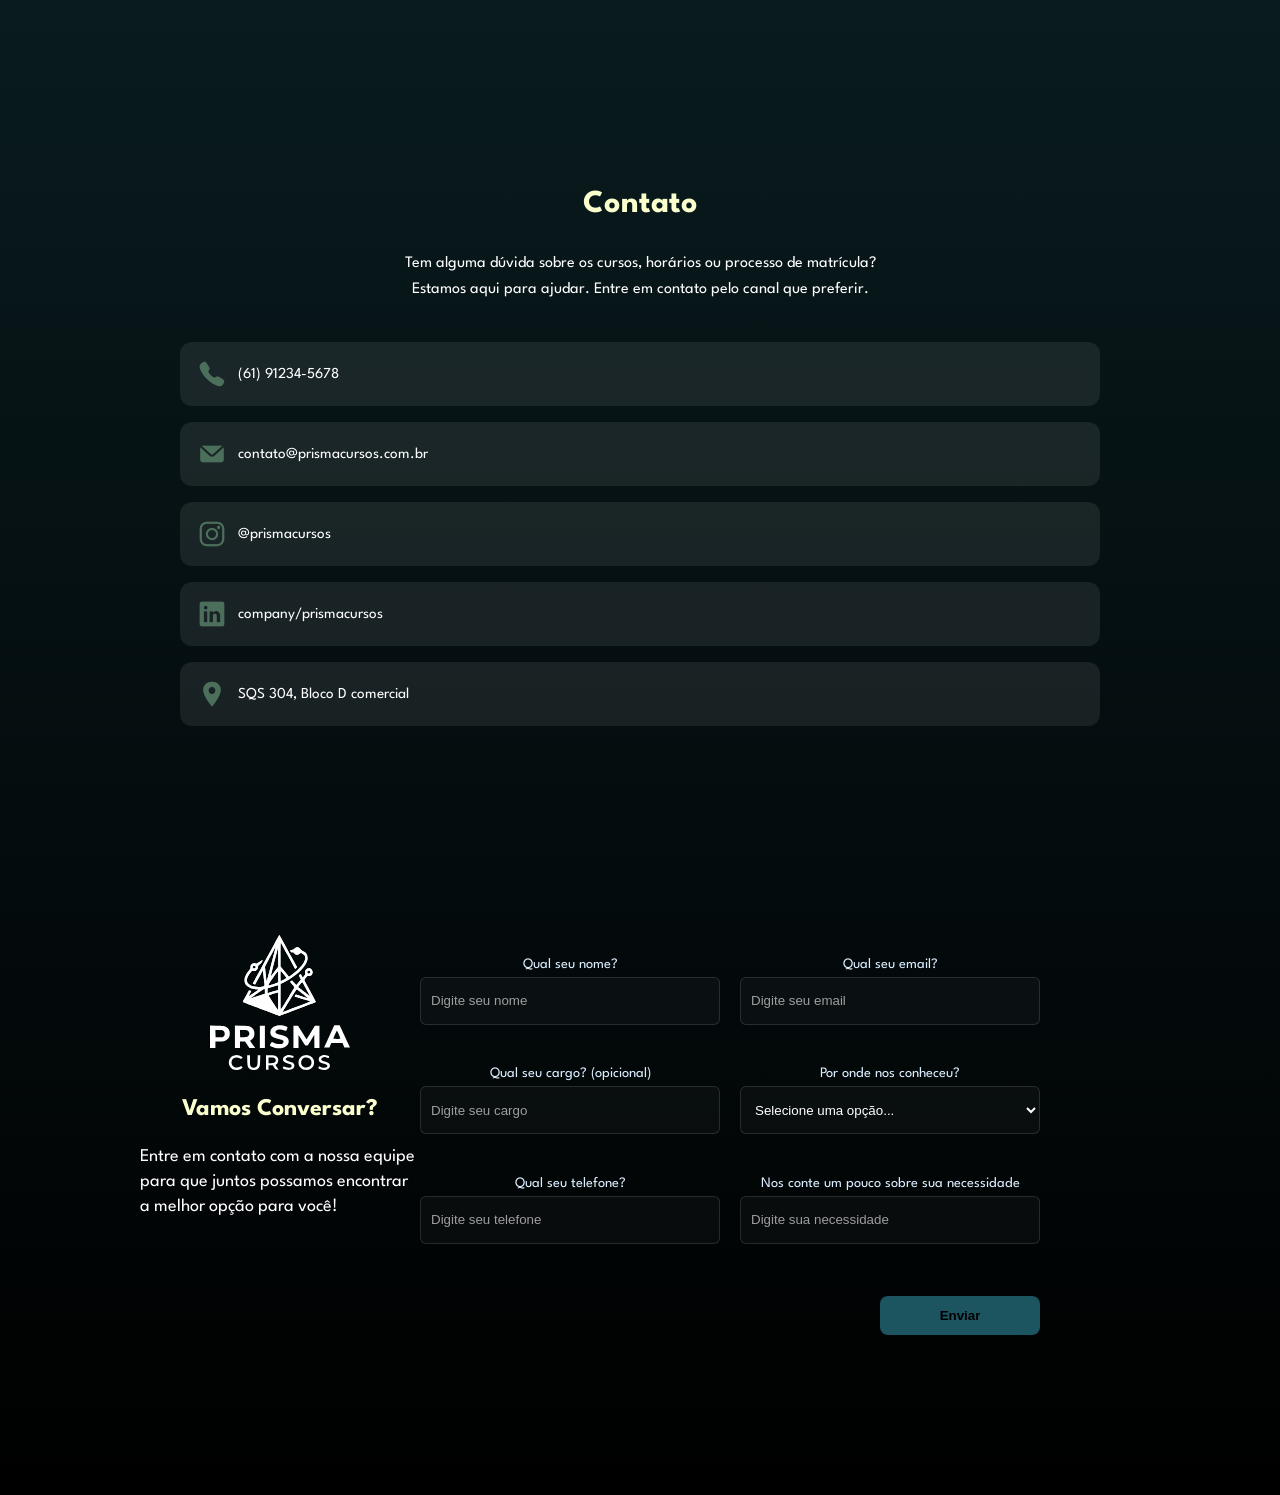
==== commit 0724f32f: "Merge pull request #6 from Flyxs/footer&contatos Footer&contatos" ====
--- a/index.html
+++ b/index.html
@@ -17,9 +17,27 @@
     <link rel="stylesheet" href="style/css/valores.css">
     <link rel="stylesheet" href="style/css/contato.css">
     <link rel="stylesheet" href="style/css/footer.css">
+    <link rel="stylesheet" href="style/css/modal.css">
 </head>
 
 
+<div id="modal-overlay">
+  <div id="modal-box">
+    <div id="modal-header">
+      <img src="assets/logos/logo2.svg" alt="logo" id="modal-logo">
+      <h2 id="modal-titulo"></h2>
+      <button id="modal-fechar" onclick="fecharModal()">X</button>
+    </div>
+    <div id="modal-grid">
+      <div id="modal-coluna1"></div>
+      <div id="modal-coluna2"></div>
+    </div>
+    <p id="modal-cta"></p>
+    <button id="modal-btn-contato" onclick="irParaContato()">CONTATE-NOS</button>
+  </div>
+</div>
+
+<script src="style/js/cursos.js"></script>
 
 <body>
     <header>
@@ -60,17 +78,17 @@
             <h2>Alguns dos Cursos Ofertados</h2>
             <div class="row">
                 <div class="column" id="cursos-tecnologia">
-                    <a href="#"><img src="assets/cursos/tecnologia.svg" alt="tecnologia_icon"></a>
+                    <a href="#" onclick="abrirModal('tecnologia'); return false;"><img src="assets/cursos/tecnologia.svg" alt="tecnologia_icon"></a>
                     <p>Habilidades técnicas para entrar e crescer na área mais aquecida do mercado.</p>
                 </div>
 
                 <div class="column" id="cursos-gestao">
-                    <a href="#"><img src="assets/cursos/gestao.svg" alt="gestão_icon"></a>
+                    <a href="#" onclick="abrirModal('gestao'); return false;"><img src="assets/cursos/gestao.svg" alt="gestão_icon"></a>
                     <p>Transforme criatividade em profissão com ferramentas e projetos reais.</p>
                 </div>
 
                 <div class="column" id="cursos-design">
-                    <a href="#"><img src="assets/cursos/design.svg" alt="design_icon"></a>
+                    <a href="#" onclick="abrirModal('design'); return false;"><img src="assets/cursos/design.svg" alt="design_icon"></a>
                     <p>Competências essenciais para liderar, empreender e entender o negócio.</p>
                 </div>
             </div>
--- a/style/css/sobre.css
+++ b/style/css/sobre.css
@@ -0,0 +1,95 @@
+#sobre
+{
+  display: flex;
+  flex-direction: column;
+  align-items: center;
+  gap: 32px;
+  padding: 72px 40px;
+}
+
+#sobre > #label
+{
+  align-items: center;
+  text-align: center;
+  gap: 16px;
+  max-width: 860px;
+}
+
+#sobre > #label h2
+{
+  font-size: 36px;
+  font-weight: 700;
+  color: #d4c97a;
+}
+
+#sobre > #label p
+{
+  font-size: 16px;
+  color: #ffffff;
+  line-height: 1.6;
+  max-width: 700px;
+}
+
+#sobre > #label p strong
+{
+  font-weight: 700;
+}
+
+#sobre-missao
+{
+  align-items: center;
+  gap: 24px;
+  max-width: 860px;
+  width: 100%;
+  background: #2a4a3e;
+  border-radius: 10px;
+  padding: 28px 24px;
+}
+
+#sobre-missao #label
+{
+  gap: 14px;
+  flex: 1;
+}
+
+#sobre-missao #label h3
+{
+  font-size: 22px;
+  font-weight: 800;
+  color: #ffffff;
+  letter-spacing: 0.04em;
+}
+
+#sobre-missao #label p
+{
+  font-size: 13px;
+  color: #c8d6dc;
+  line-height: 1.7;
+}
+
+#sobre-missao img
+{
+  width: 220px;
+  flex-shrink: 0;
+}
+
+#sobre > h3
+{
+  font-size: 36px;
+  font-weight: 700;
+  color: #d4c97a;
+  text-align: center;
+}
+
+@media (max-width: 720px)
+{
+  #sobre-missao
+  {
+    flex-direction: column;
+  }
+  
+  #sobre-missao img
+  {
+    width: 100%;
+  }
+}
--- a/style/css/valores.css
+++ b/style/css/valores.css
@@ -0,0 +1,61 @@
+#sobre-valores
+{
+  gap: 20px;
+  max-width: 860px;
+  width: 100%;
+  align-items: stretch;
+}
+
+#sobre-valores-simplicidade,
+#sobre-valores-acessibilidade,
+#sobre-valores-flexibilidade
+{
+  flex: 1;
+  gap: 16px;
+  align-items: center;
+}
+
+#sobre-valores-simplicidade #label,
+#sobre-valores-acessibilidade #label,
+#sobre-valores-flexibilidade #label 
+{
+  background: #2a4a3e;
+  border-radius: 10px;
+  padding: 20px 18px 24px;
+  gap: 12px;
+  width: 100%;
+}
+
+#sobre-valores-simplicidade #label h3,
+#sobre-valores-acessibilidade #label h3,
+#sobre-valores-flexibilidade #label h3
+{
+  font-size: 18px;
+  font-weight: 800;
+  color: #ffffff;
+  letter-spacing: 0.05em;
+}
+
+#sobre-valores-simplicidade #label p,
+#sobre-valores-acessibilidade #label p,
+#sobre-valores-flexibilidade #label p
+{
+  font-size: 13px;
+  color: #ffffff;
+  line-height: 1.7;
+}
+
+#sobre-valores img
+{
+  width: 100%;
+  border-radius: 10px;
+  object-fit: cover;
+}
+
+@media (max-width: 720px)
+{
+  #sobre-valores
+  {
+    flex-direction: column;
+  }
+}
--- a/style/css/contato.css
+++ b/style/css/contato.css
@@ -1,5 +1,5 @@
 #contato {
-    background-color: #001F36;
+    background-color: transparent;
     color: #ffffff;
     padding: 60px 20px;
     box-sizing: border-box;
--- a/style/css/footer.css
+++ b/style/css/footer.css
@@ -1,6 +1,6 @@
 
 footer.row {
-	background-color: #000000;
+	background-color: transparent;
 	color: #ffffff;
 	padding: 40px 20px;
 	position: relative;
@@ -53,8 +53,9 @@
 footer form {
 	display: flex;
 	flex-wrap: wrap;
-	gap: 12px;
+	gap: 20px;
 	width: 100%;
+	align-items: flex-end;
 }
 
 footer form .column {
@@ -104,8 +105,16 @@
 	color: rgba(255,255,255,0.6);
 }
 
+footer form > div:last-child {
+	width: 100%;
+	display: flex;
+	justify-content: flex-end;
+	margin-top: 10px;
+}
+
 footer button {
-	padding: 10px 18px;
+	width: 160px;
+	padding: 12px 0;
 	background: #1C5560;
 	color: #000000;
 	border: none;
--- a/style/css/modal.css
+++ b/style/css/modal.css
@@ -0,0 +1,107 @@
+#modal-overlay {
+  display: none;
+  position: fixed;
+  top: 0; left: 0;
+  width: 100%; height: 100%;
+  background: rgba(0,0,0,0.7);
+  z-index: 1000;
+  justify-content: center;
+  align-items: center;
+}
+
+#modal-box {
+  font-family: 'League Spartan', sans-serif;
+  background: linear-gradient(to bottom, #001f36 0%, #000000 100%);
+  border: 1px solid #2a4a6a;
+  border-radius: 8px;
+  padding: 40px;
+  max-width: 900px;
+  width: 90%;
+  max-height: 85vh;
+  overflow-y: auto;
+  position: relative;
+  color: #fff;
+}
+
+#modal-header {
+  display: flex;
+  align-items: center;
+  gap: 16px;
+  margin-bottom: 30px;
+}
+
+#modal-logo {
+  width: 60px;
+  height: auto;
+}
+
+#modal-header h2 {
+  font-size: 2rem;
+  color: #ffffff;
+  flex: 1;
+}
+
+#modal-fechar {
+  background: none;
+  border: none;
+  color: #fff;
+  font-size: 1.5rem;
+  font-weight: bold;
+  cursor: pointer;
+  position: absolute;
+  top: 20px;
+  right: 20px;
+}
+
+#modal-grid {
+  display: grid;
+  grid-template-columns: 1fr 1fr;
+  gap: 30px;
+  margin-bottom: 30px;
+}
+
+.modal-curso h3 {
+  color: #FBFFCD;
+  font-size: 1.1rem;
+  margin-bottom: 8px;
+}
+
+.modal-curso p {
+  font-size: 0.9rem;
+  line-height: 1.6;
+  color: #fff;
+}
+
+.modal-carga {
+  font-weight: 700;
+  margin-top: 8px;
+}
+
+#modal-cta {
+  text-align: center;
+  color: #FBFFCD;
+  font-size: 1.3rem;
+  font-weight: 800;
+  margin-bottom: 20px;
+  line-height: 1.4;
+}
+
+#modal-btn-contato {
+  display: block;
+  margin: 0 auto;
+  padding: 14px 40px;
+  background-color: #4a8a6a;
+  color: #fff;
+  font-size: 1.1rem;
+  font-weight: 700;
+  border: 2px solid #6dbf8a;
+  border-radius: 6px;
+  cursor: pointer;
+  font-family: 'League Spartan', sans-serif;
+  transition: background 0.3s;
+}
+
+#modal-btn-contato:hover {
+  background-color: #6dbf8a;
+  color: #1a1a1a;
+}
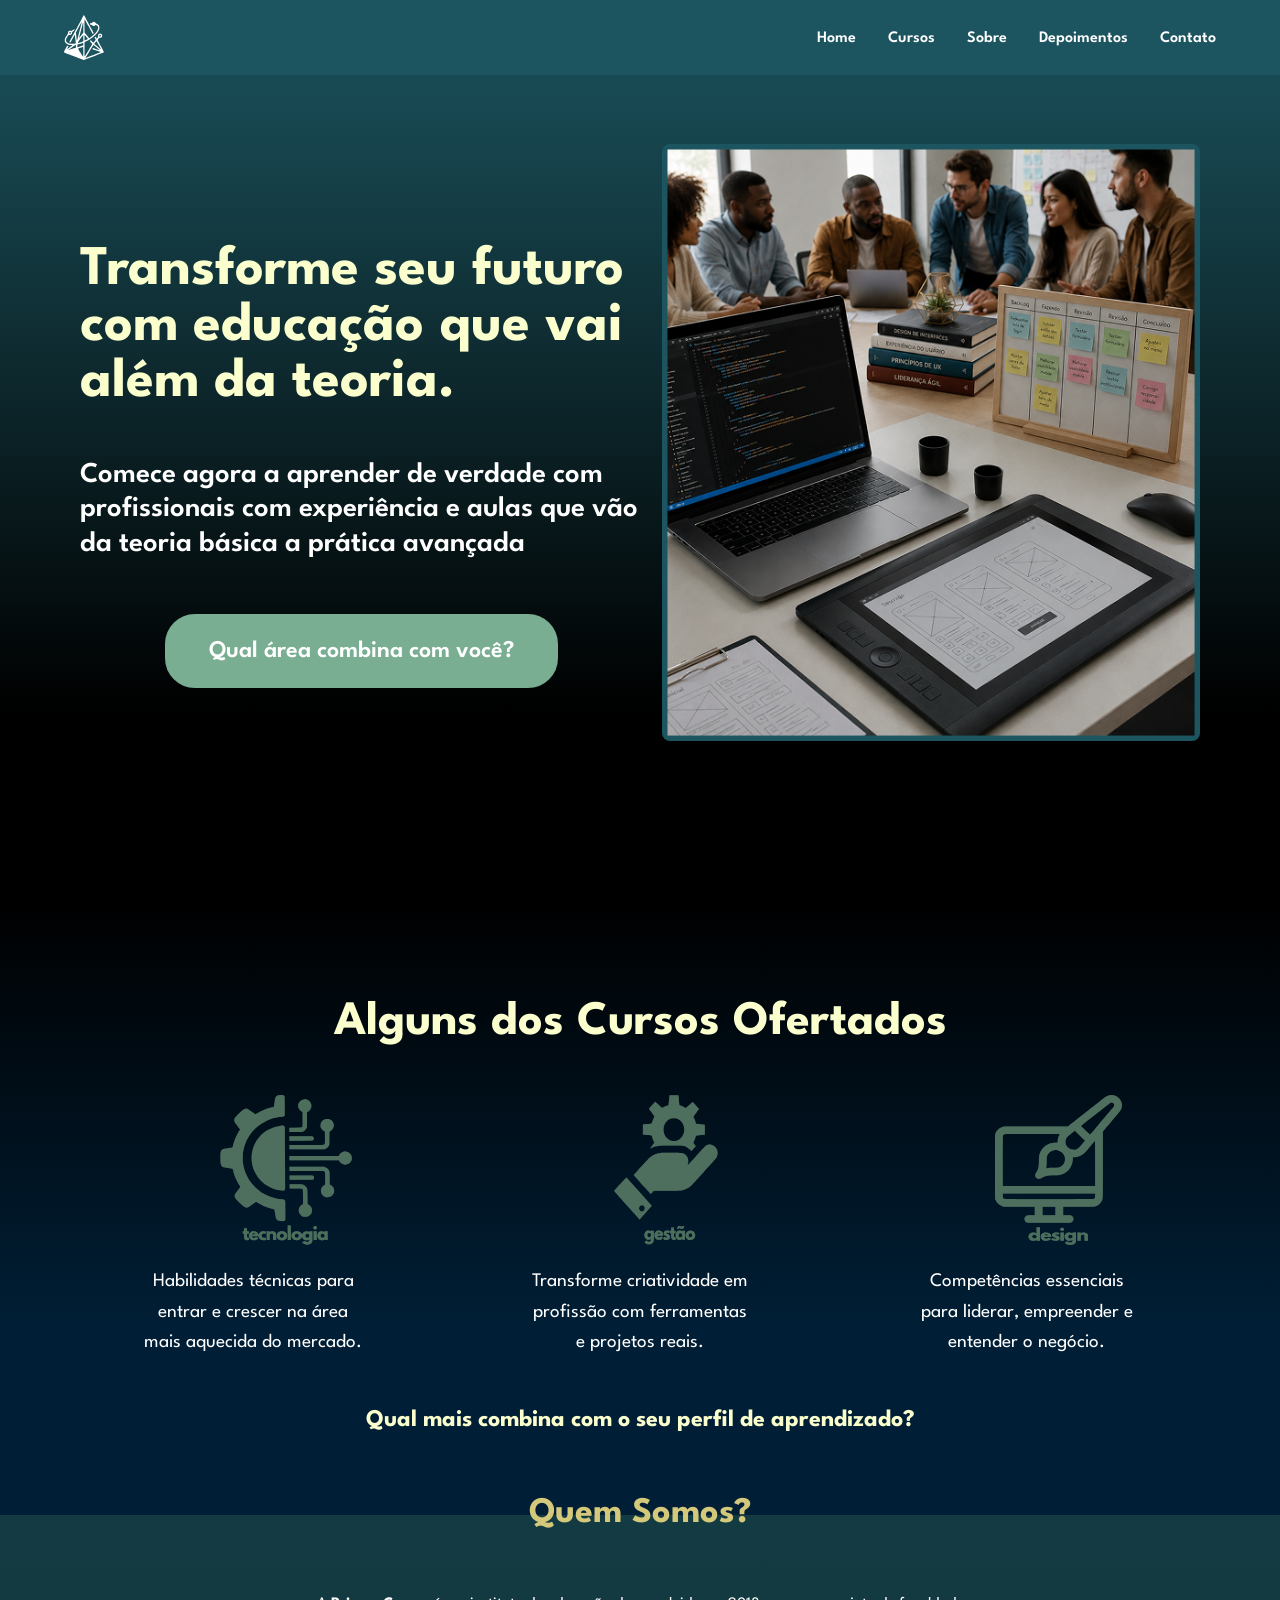
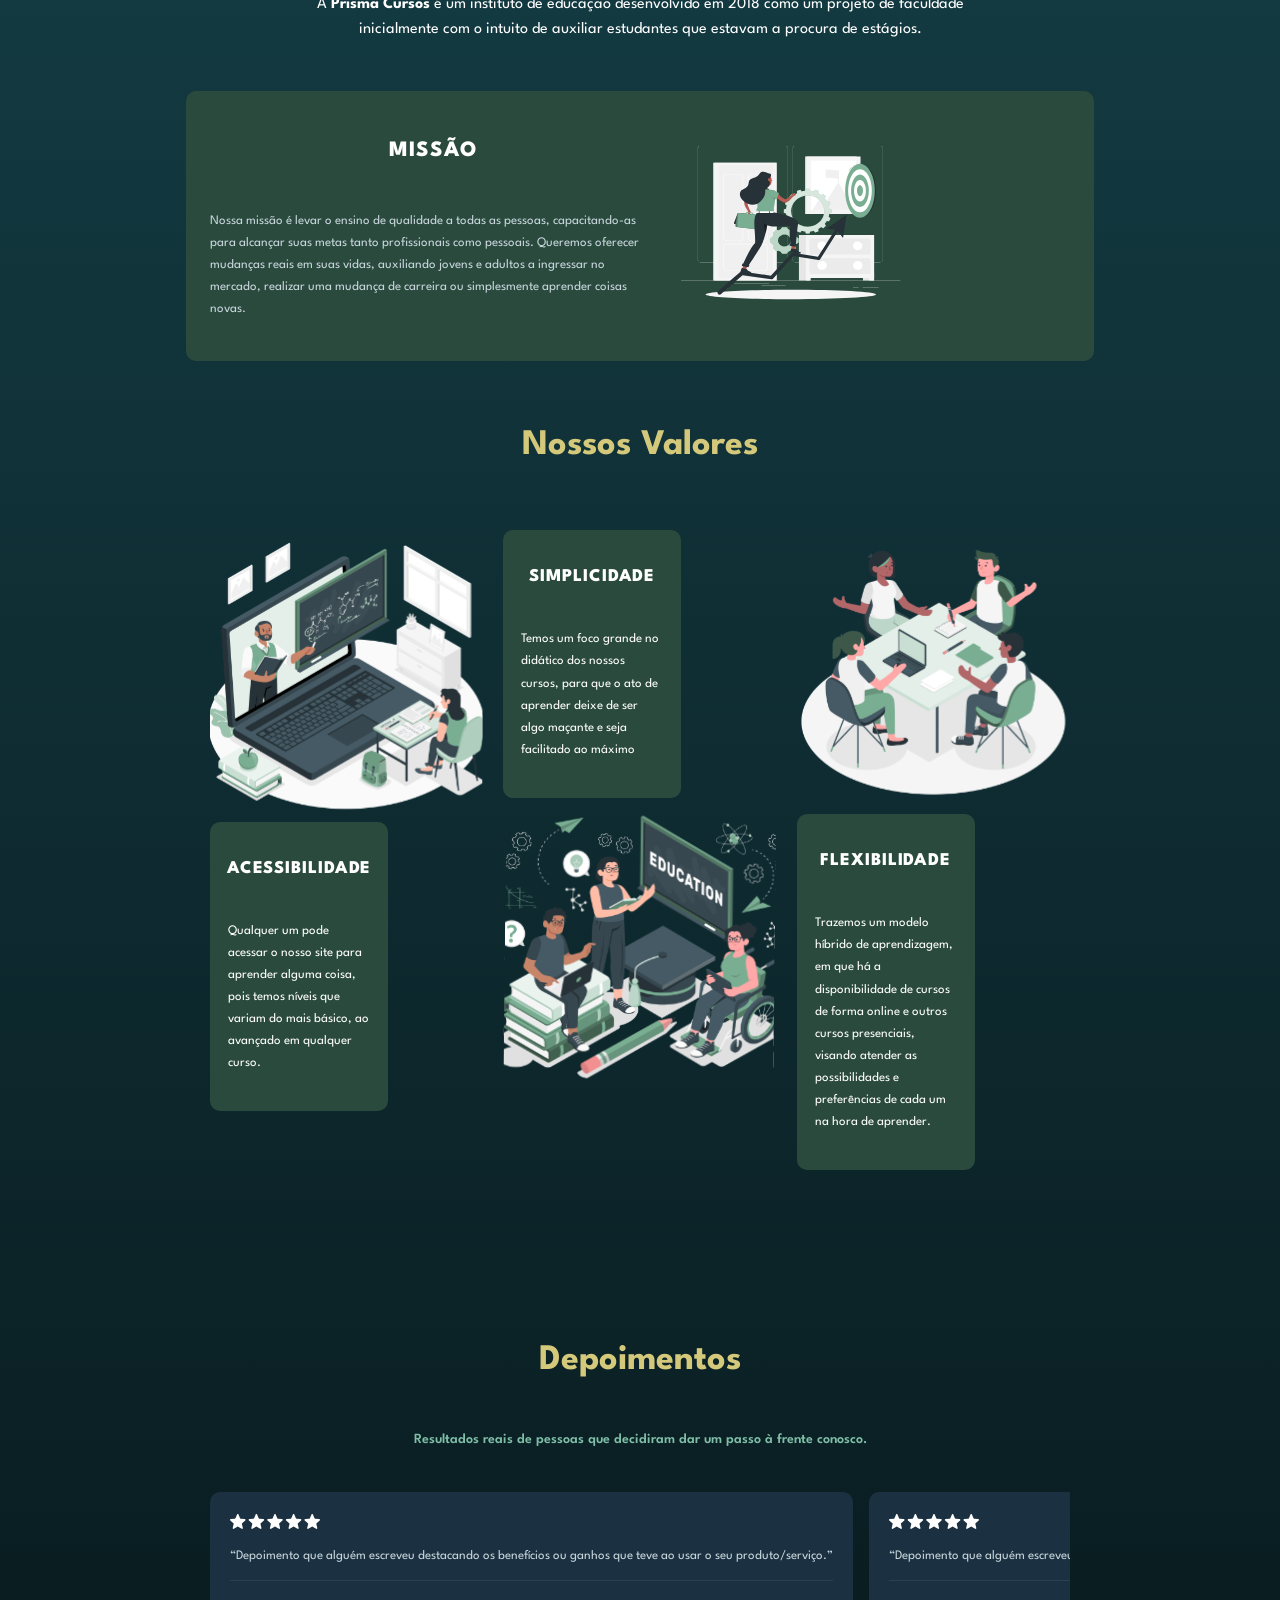
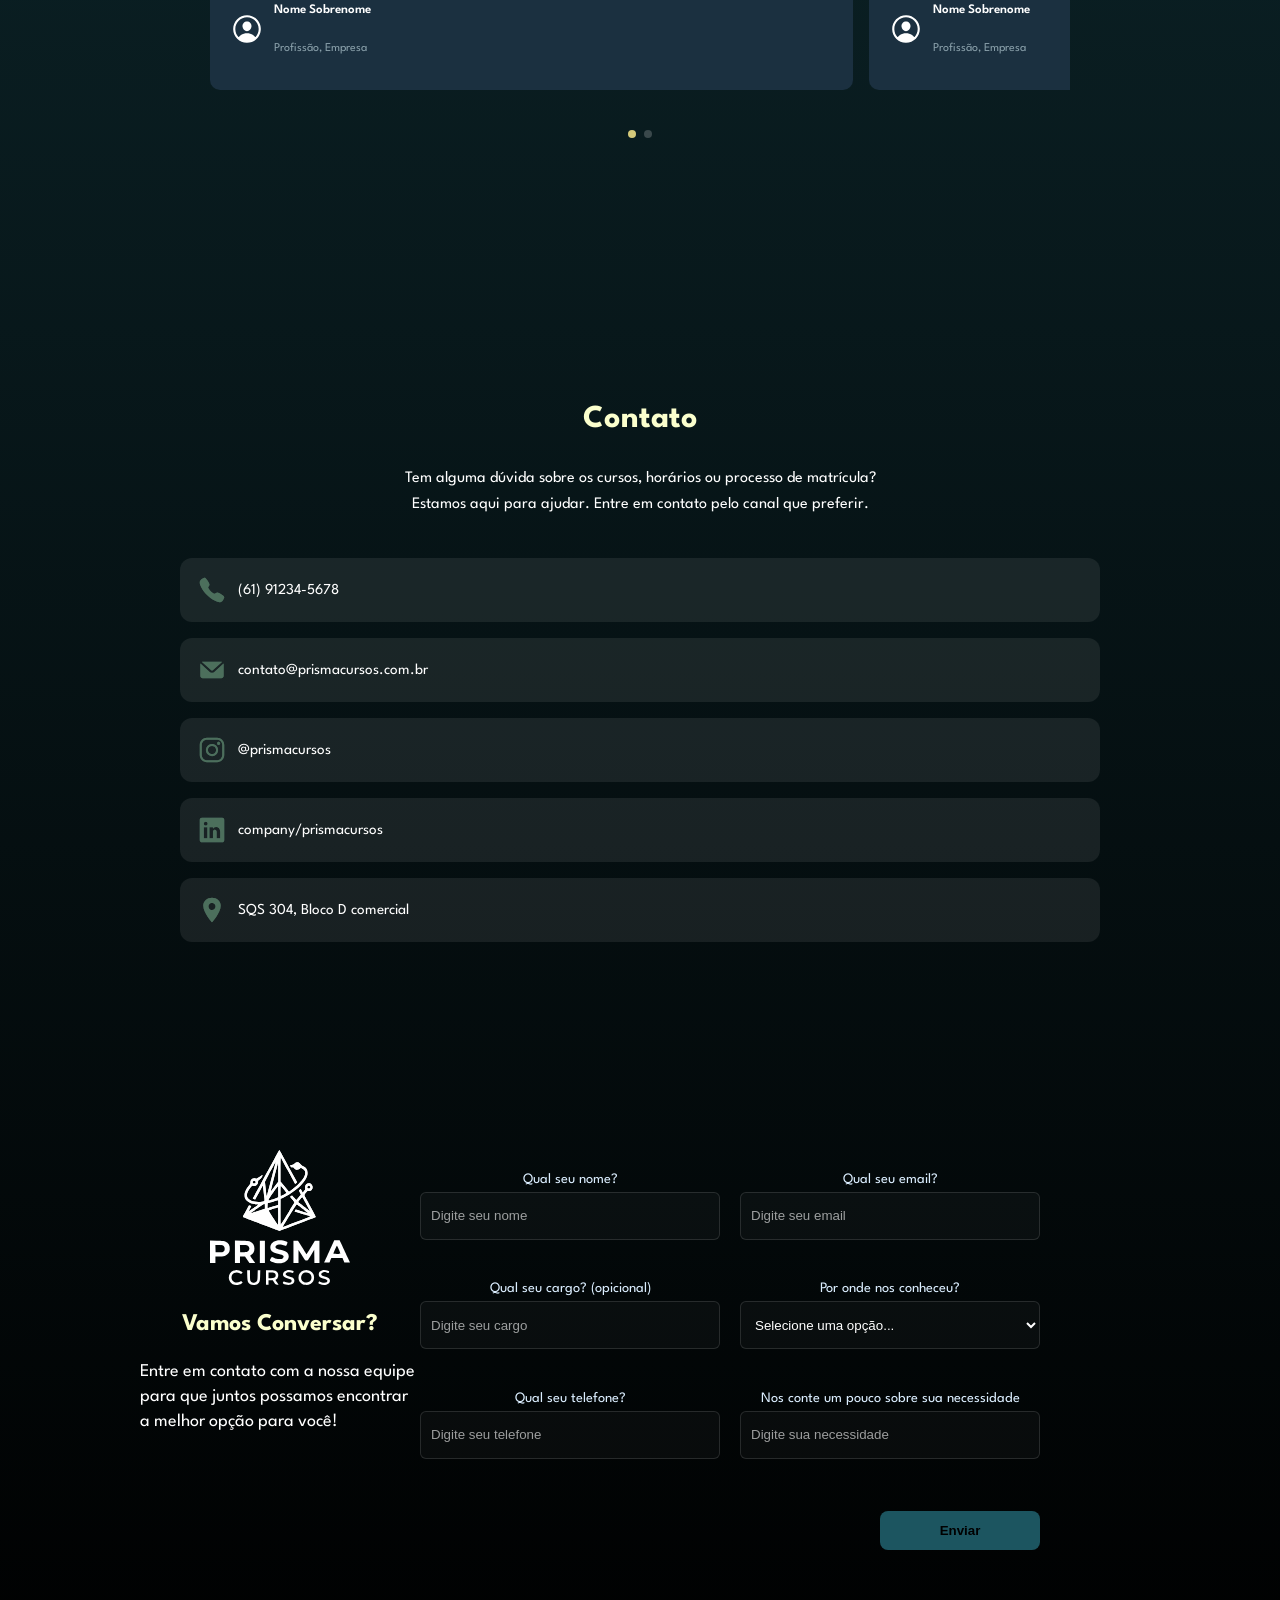
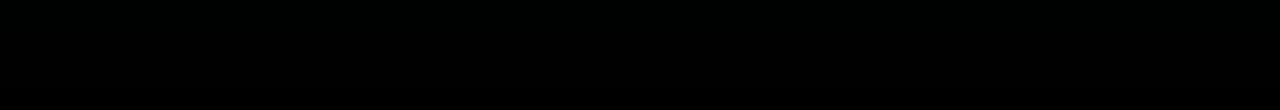
==== commit ebf1307d: "feat: Implement carousel for testimonials with responsive design" ====
--- a/index.html
+++ b/index.html
@@ -6,6 +6,7 @@
     <link rel="preconnect" href="https://fonts.googleapis.com">
     <link rel="preconnect" href="https://fonts.gstatic.com" crossorigin>
     <link href="https://fonts.googleapis.com/css2?family=League+Spartan:wght@100..900&display=swap" rel="stylesheet">
+
 
     <title>Prisma Cursos</title>
 
@@ -18,6 +19,7 @@
     <link rel="stylesheet" href="style/css/contato.css">
     <link rel="stylesheet" href="style/css/footer.css">
     <link rel="stylesheet" href="style/css/modal.css">
+    <link rel="stylesheet" href="style/css/depoimentos.css">
 </head>
 
 
@@ -155,11 +157,12 @@
                 <p>Resultados reais de pessoas que decidiram dar um passo à frente conosco.</p>
             </div>
 
-            <div class="row" id="carrossel">
-                <div class="column" id="carrossel-card">
-                    <img src="assets/depoimentos/estrelas.svg" alt="estrelas">
+            <div id="carrossel-wrapper" style="overflow:hidden; width:100%; max-width:860px;">
+  <div id="carrossel-track" style="display:flex; gap:16px; transition:transform 10.0s ease;">
+    <div class="column" id="carrossel-card">
+        <img src="assets/depoimentos/estrelas.svg" alt="estrelas">
                     <p>“Depoimento que alguém escreveu destacando os benefícios ou ganhos que teve ao usar o seu produto/serviço.”</p>
-                    <div class="row" id="carrossel-card-profile">
+                <div class="row" id="carrossel-card-profile">
                         <img src="assets/depoimentos/avatar.svg" alt="avatar">
                         <div class="row" id="carrossel-card-profile-user">
                             <p>Nome Sobrenome</p>
@@ -167,10 +170,10 @@
                         </div>
                     </div>
                 </div>
-                <div class="column" id="carrossel-card">
-                    <img src="assets/depoimentos/estrelas.svg" alt="estrelas">
+    <div class="column" id="carrossel-card">
+        <img src="assets/depoimentos/estrelas.svg" alt="estrelas">
                     <p>“Depoimento que alguém escreveu destacando os benefícios ou ganhos que teve ao usar o seu produto/serviço.”</p>
-                    <div class="row" id="carrossel-card-profile">
+                <div class="row" id="carrossel-card-profile">
                         <img src="assets/depoimentos/avatar.svg" alt="avatar">
                         <div class="row" id="carrossel-card-profile-user">
                             <p>Nome Sobrenome</p>
@@ -178,10 +181,10 @@
                         </div>
                     </div>
                 </div>
-                <div class="column" id="carrossel-card">
-                    <img src="assets/depoimentos/estrelas.svg" alt="estrelas">
+    <div class="column" id="carrossel-card">
+        <img src="assets/depoimentos/estrelas.svg" alt="estrelas">
                     <p>“Depoimento que alguém escreveu destacando os benefícios ou ganhos que teve ao usar o seu produto/serviço.”</p>
-                    <div class="row" id="carrossel-card-profile">
+                <div class="row" id="carrossel-card-profile">
                         <img src="assets/depoimentos/avatar.svg" alt="avatar">
                         <div class="row" id="carrossel-card-profile-user">
                             <p>Nome Sobrenome</p>
@@ -189,10 +192,10 @@
                         </div>
                     </div>
                 </div>
-                <div class="column" id="carrossel-card">
-                    <img src="assets/depoimentos/estrelas.svg" alt="estrelas">
+    <div class="column" id="carrossel-card">
+        <img src="assets/depoimentos/estrelas.svg" alt="estrelas">
                     <p>“Depoimento que alguém escreveu destacando os benefícios ou ganhos que teve ao usar o seu produto/serviço.”</p>
-                    <div class="row" id="carrossel-card-profile">
+                <div class="row" id="carrossel-card-profile">
                         <img src="assets/depoimentos/avatar.svg" alt="avatar">
                         <div class="row" id="carrossel-card-profile-user">
                             <p>Nome Sobrenome</p>
@@ -200,7 +203,9 @@
                         </div>
                     </div>
                 </div>
-            </div>
+  </div>
+</div>
+<div class="carrossel-dots" id="carrosselDots"></div>
         </section>
 
 
@@ -286,38 +291,48 @@
         </div>
     </footer>
 
-    <div id="form-popup" class="form-popup hidden">
-        <div class="form-popup__content">
-            <h1>FORMULÁRIO ENVIADO!</h1>
-            <p>ENTRAREMOS EM CONTATO EM BREVE!</p>
-            <button type="button" id="form-popup-close">Fechar</button>
-        </div>
-    </div>
-
-    <script src="style/js/contato.js"></script>
+    <script src="style/js/depoimentos.js" defer></script>
     <script>
-        const footerForm = document.querySelector('footer form');
-        const formPopup = document.getElementById('form-popup');
-        const formPopupClose = document.getElementById('form-popup-close');
-
-        if (footerForm && formPopup && formPopupClose) {
-            footerForm.addEventListener('submit', function (event) {
-                event.preventDefault();
-                formPopup.classList.remove('hidden');
-                footerForm.reset();
-            });
-
-            formPopupClose.addEventListener('click', function () {
-                formPopup.classList.add('hidden');
-            });
-
-            formPopup.addEventListener('click', function (event) {
-                if (event.target === formPopup) {
-                    formPopup.classList.add('hidden');
-                }
-            });
-        }
-    </script>
+  (function () {
+    const track  = document.getElementById('carrossel-track');
+    const dotsEl = document.getElementById('carrosselDots');
+    const cards  = track.querySelectorAll('#carrossel-card');
+
+    function perPage() { return window.innerWidth <= 720 ? 1 : 3; }
+    let current = 0;
+
+    function totalPages() { return Math.ceil(cards.length / perPage()); }
+
+    function buildDots() {
+      dotsEl.innerHTML = '';
+      for (let i = 0; i < totalPages(); i++) {
+        const btn = document.createElement('button');
+        btn.className = 'dot' + (i === current ? ' active' : '');
+        btn.addEventListener('click', () => goTo(i));
+        dotsEl.appendChild(btn);
+      }
+    }
+
+    function goTo(page) {
+      current = Math.max(0, Math.min(page, totalPages() - 1));
+      const cardWidth = cards[0].offsetWidth;
+      const offset = current * perPage() * (cardWidth + 16);
+      track.style.transform = `translateX(-${offset}px)`;
+      dotsEl.querySelectorAll('.dot').forEach((d, i) => d.classList.toggle('active', i === current));
+    }
+
+    let startX = 0;
+    track.addEventListener('touchstart', e => { startX = e.touches[0].clientX; }, { passive: true });
+    track.addEventListener('touchend', e => {
+      const diff = startX - e.changedTouches[0].clientX;
+      if (Math.abs(diff) > 40) goTo(current + (diff > 0 ? 1 : -1));
+    });
+
+    window.addEventListener('resize', () => { buildDots(); goTo(0); });
+    buildDots();
+    goTo(0);
+  })();
+</script>
 
 </body>
 
--- a/style/css/depoimentos.css
+++ b/style/css/depoimentos.css
@@ -0,0 +1,133 @@
+#depoimentos
+{
+  display: flex;
+  flex-direction: column;
+  align-items: center;
+  gap: 32px;
+  padding: 72px 40px;
+}
+
+#depoimentos > #label
+{
+  align-items: center;
+  text-align: center;
+  gap: 12px;
+}
+
+#depoimentos > #label h2
+{
+  font-size: 36px;
+  font-weight: 700;
+  color: #d4c97a;
+}
+
+#depoimentos > #label p
+{
+  font-size: 14px;
+  font-weight: 600;
+  color: #7fbfa8;
+}
+
+#carrossel-wrapper
+{
+  overflow: hidden;
+  width: 100%;
+  max-width: 860px;
+}
+
+#carrossel-track
+{
+  display: flex;
+  gap: 16px;
+  transition: transform 0.4s ease;
+}
+
+#carrossel-card
+{
+  background: #1b3040;
+  border-radius: 10px;
+  padding: 22px 20px 24px;
+  min-width: calc(33.333% - 11px);
+  flex-shrink: 0;
+  gap: 14px;
+}
+
+#carrossel-card > img
+{
+  width: 90px;
+}
+
+#carrossel-card > p
+{
+  font-size: 13px;
+  color: #c8d6dc;
+  line-height: 1.65;
+  flex: 1;
+}
+
+#carrossel-card-profile
+{
+  align-items: center;
+  gap: 10px;
+  padding-top: 10px;
+  border-top: 1px solid rgba(255,255,255,0.08);
+  width: 100%;
+}
+
+#carrossel-card-profile > img
+{
+  width: 34px;
+  height: 34px;
+  flex-shrink: 0;
+}
+
+#carrossel-card-profile-user
+{
+  flex-direction: column;
+  gap: 2px;
+}
+
+#carrossel-card-profile-user p:first-child
+{
+  font-size: 13px;
+  font-weight: 600;
+  color: #ffffff;
+}
+
+#carrossel-card-profile-user p:last-child
+{
+  font-size: 12px;
+  color: #8aa0aa;
+}
+
+.carrossel-dots
+{
+  display: flex;
+  justify-content: center;
+  gap: 8px;
+  margin-top: 8px;
+}
+
+.dot
+{
+  width: 8px;
+  height: 8px;
+  border-radius: 50%;
+  background: rgba(255,255,255,0.2);
+  cursor: pointer;
+  border: none;
+  padding: 0;
+  transition: background 0.25s;
+}
+
+.dot.active
+{
+  background: #d4c97a;
+}
+
+@media (max-width: 720px)
+{
+  #carrossel-card {
+    min-width: 85%;
+  }
+}
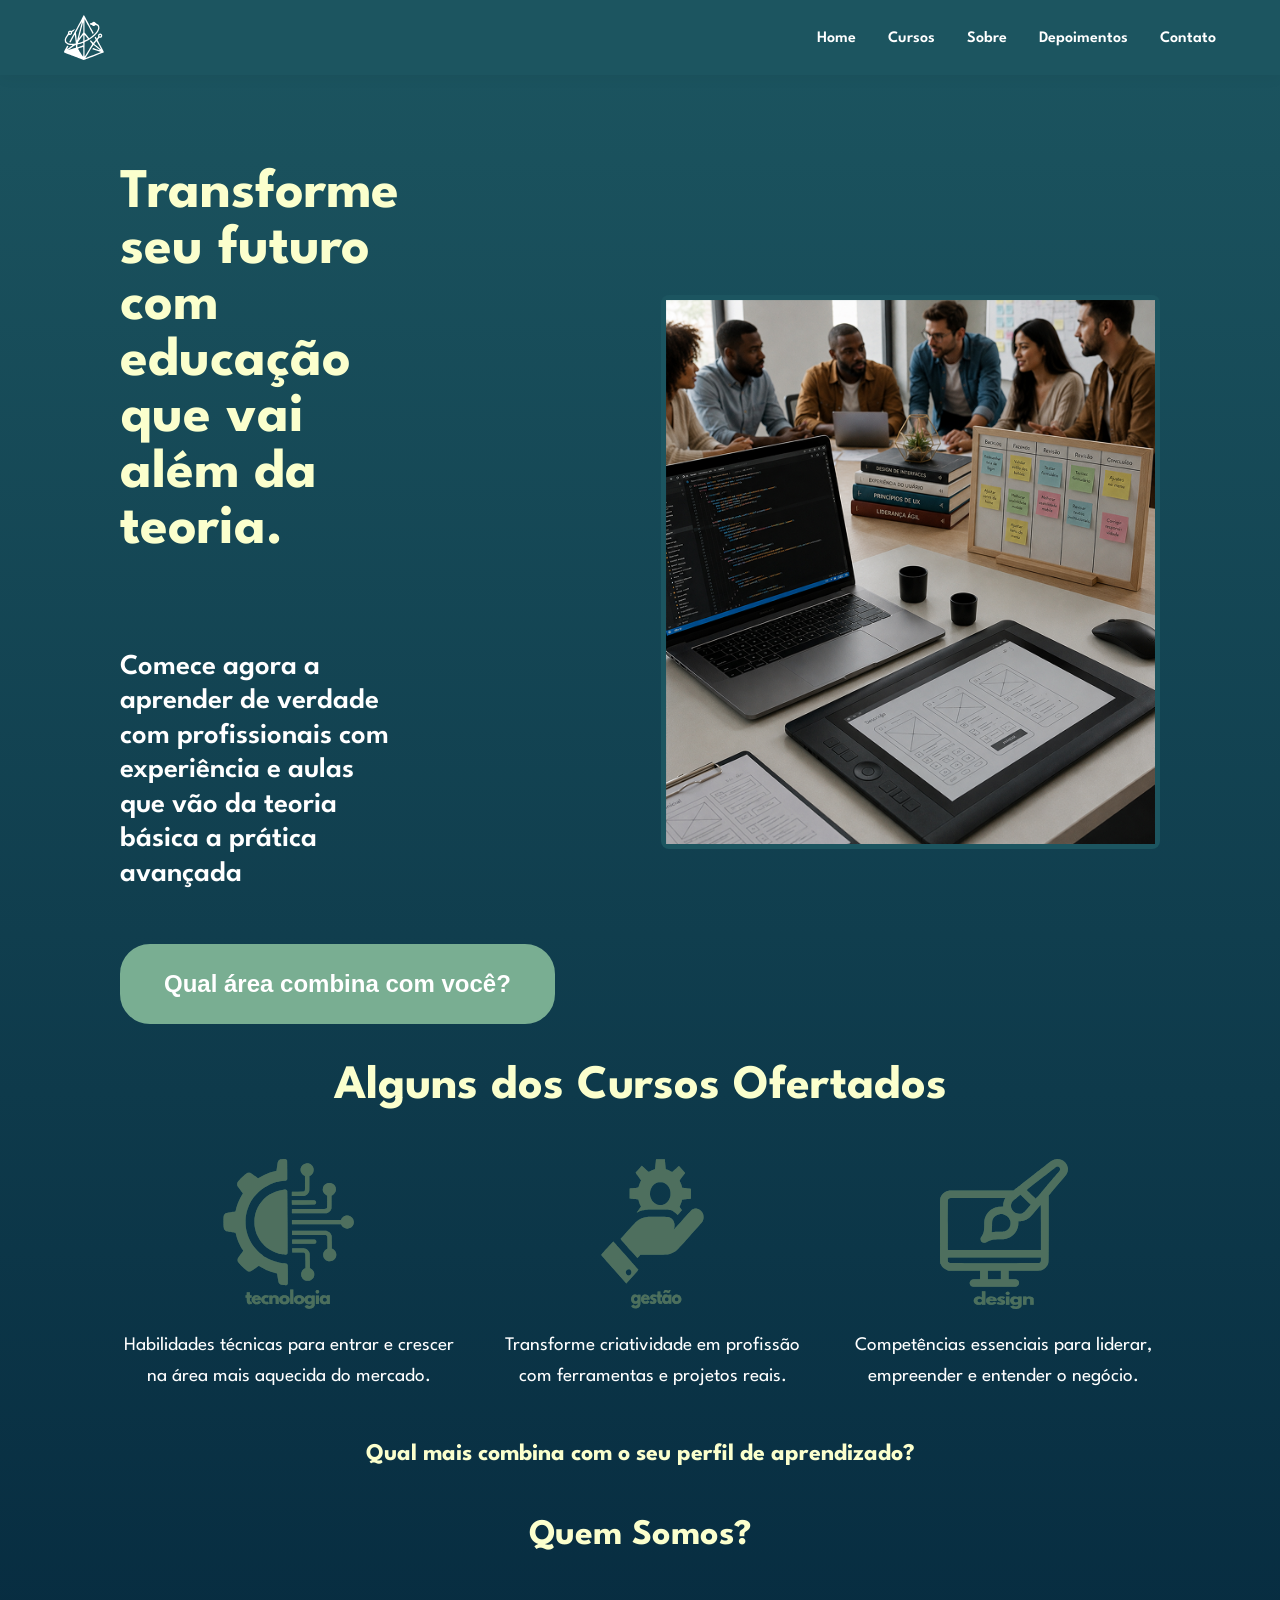
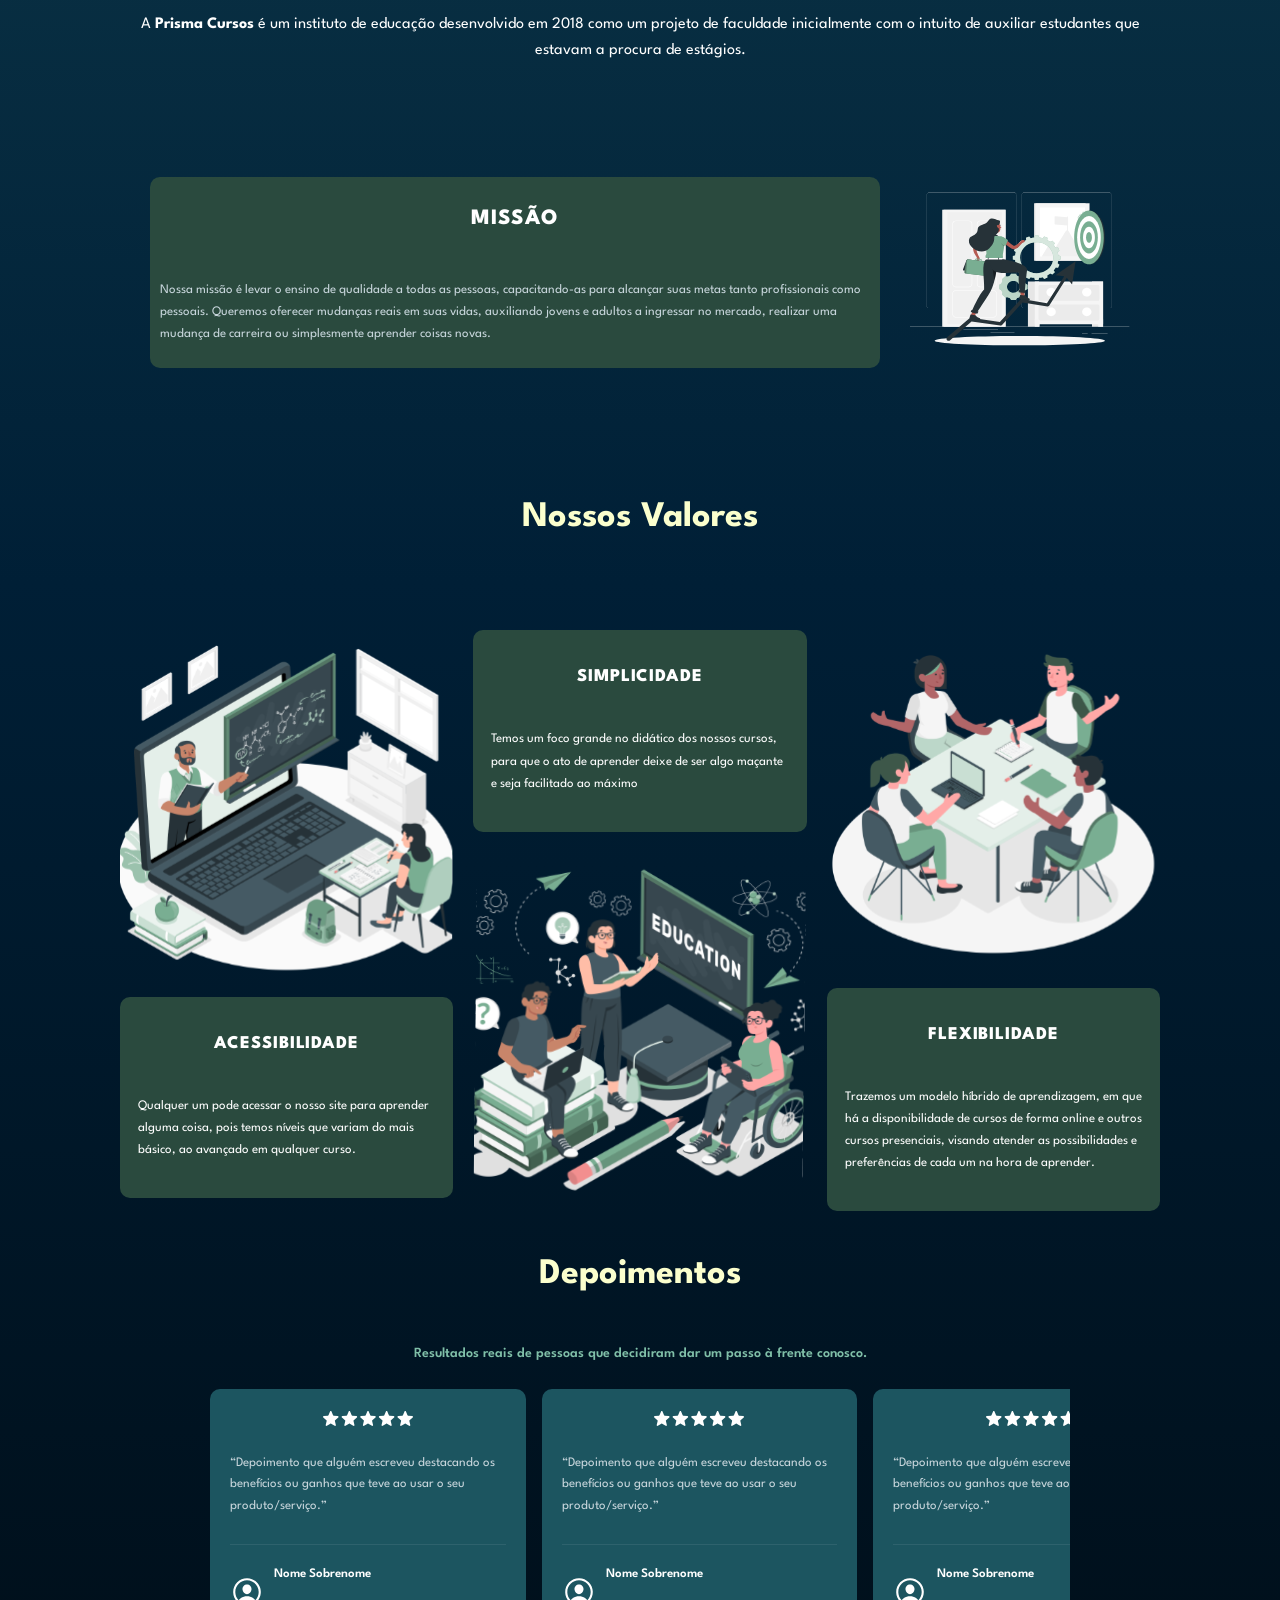
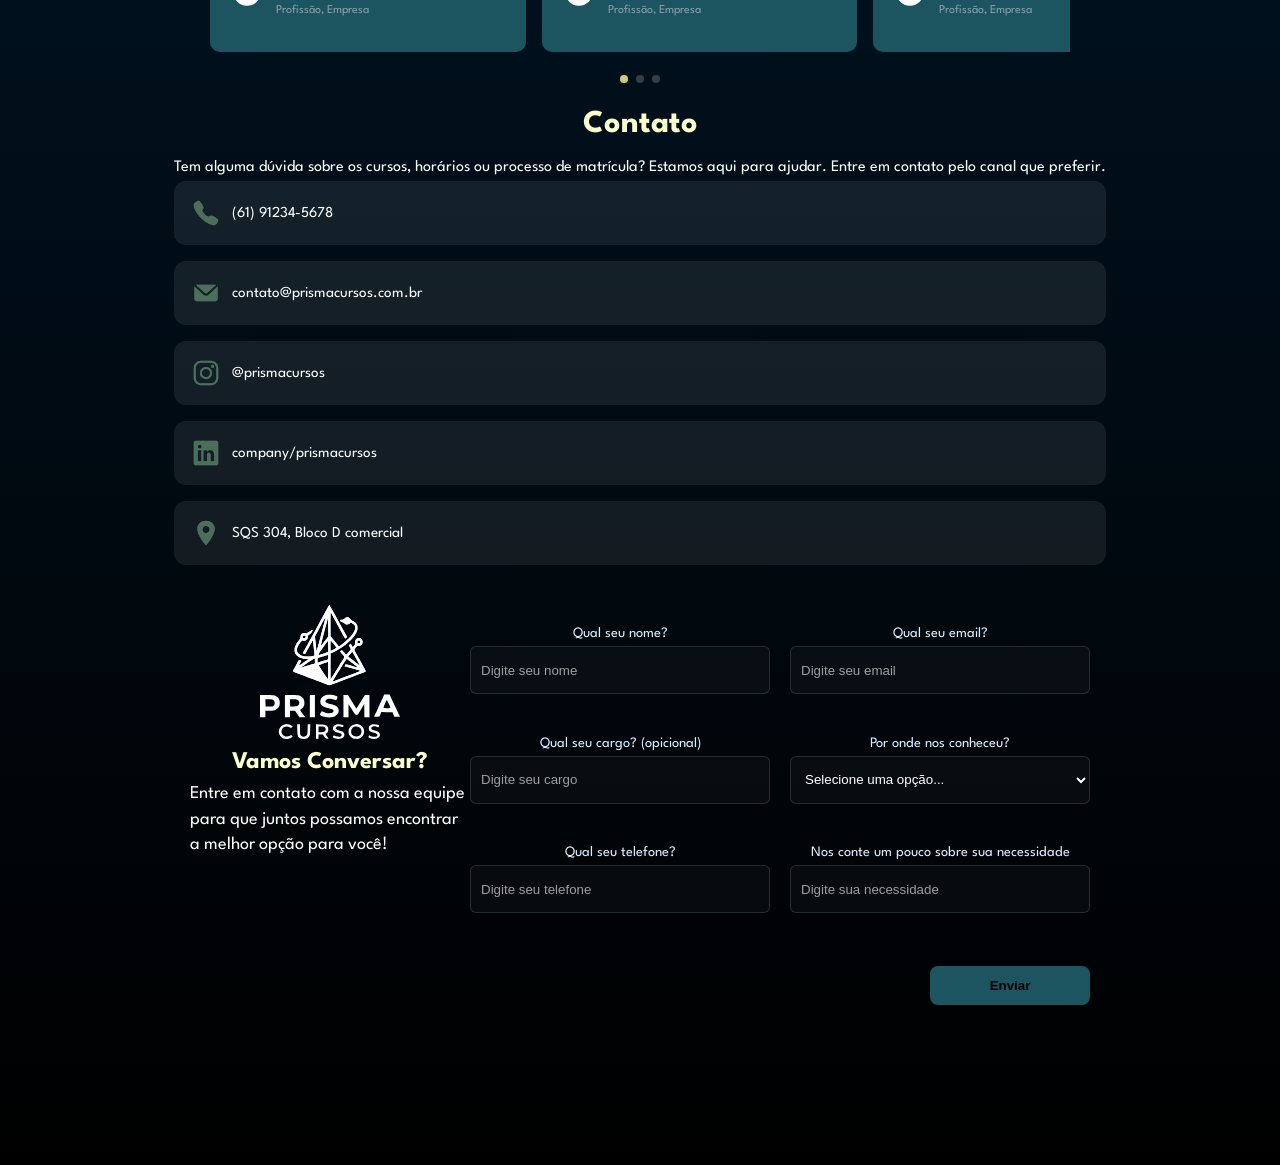
==== commit 01b259d4: "feat: Atualiza estilos e scripts para responsividade em diversas seções" ====
--- a/index.html
+++ b/index.html
@@ -74,7 +74,7 @@
         </section>
 
 
-
+        
 
         <section id="cursos">
             <h2>Alguns dos Cursos Ofertados</h2>
@@ -158,54 +158,87 @@
             </div>
 
             <div id="carrossel-wrapper" style="overflow:hidden; width:100%; max-width:860px;">
-  <div id="carrossel-track" style="display:flex; gap:16px; transition:transform 10.0s ease;">
-    <div class="column" id="carrossel-card">
-        <img src="assets/depoimentos/estrelas.svg" alt="estrelas">
-                    <p>“Depoimento que alguém escreveu destacando os benefícios ou ganhos que teve ao usar o seu produto/serviço.”</p>
-                <div class="row" id="carrossel-card-profile">
-                        <img src="assets/depoimentos/avatar.svg" alt="avatar">
-                        <div class="row" id="carrossel-card-profile-user">
-                            <p>Nome Sobrenome</p>
-                            <p>Profissão, Empresa</p>
-                        </div>
-                    </div>
-                </div>
-    <div class="column" id="carrossel-card">
-        <img src="assets/depoimentos/estrelas.svg" alt="estrelas">
-                    <p>“Depoimento que alguém escreveu destacando os benefícios ou ganhos que teve ao usar o seu produto/serviço.”</p>
-                <div class="row" id="carrossel-card-profile">
-                        <img src="assets/depoimentos/avatar.svg" alt="avatar">
-                        <div class="row" id="carrossel-card-profile-user">
-                            <p>Nome Sobrenome</p>
-                            <p>Profissão, Empresa</p>
-                        </div>
-                    </div>
-                </div>
-    <div class="column" id="carrossel-card">
-        <img src="assets/depoimentos/estrelas.svg" alt="estrelas">
-                    <p>“Depoimento que alguém escreveu destacando os benefícios ou ganhos que teve ao usar o seu produto/serviço.”</p>
-                <div class="row" id="carrossel-card-profile">
-                        <img src="assets/depoimentos/avatar.svg" alt="avatar">
-                        <div class="row" id="carrossel-card-profile-user">
-                            <p>Nome Sobrenome</p>
-                            <p>Profissão, Empresa</p>
-                        </div>
-                    </div>
-                </div>
-    <div class="column" id="carrossel-card">
-        <img src="assets/depoimentos/estrelas.svg" alt="estrelas">
-                    <p>“Depoimento que alguém escreveu destacando os benefícios ou ganhos que teve ao usar o seu produto/serviço.”</p>
-                <div class="row" id="carrossel-card-profile">
-                        <img src="assets/depoimentos/avatar.svg" alt="avatar">
-                        <div class="row" id="carrossel-card-profile-user">
-                            <p>Nome Sobrenome</p>
-                            <p>Profissão, Empresa</p>
-                        </div>
-                    </div>
-                </div>
-  </div>
-</div>
-<div class="carrossel-dots" id="carrosselDots"></div>
+            <div id="carrossel-track" style="display:flex; gap:16px; transition:transform 10.0s ease;">
+                <div class="column" id="carrossel-card">
+                    <img src="assets/depoimentos/estrelas.svg" alt="estrelas">
+                    <p>“Depoimento que alguém escreveu destacando os benefícios ou ganhos que teve ao usar o seu produto/serviço.”</p>
+                    <div class="row" id="carrossel-card-profile">
+                        <img src="assets/depoimentos/avatar.svg" alt="avatar">
+                        <div class="column" id="carrossel-card-profile-user">
+                            <p>Nome Sobrenome</p>
+                            <p>Profissão, Empresa</p>
+                        </div>
+                    </div>
+                </div>
+                <div class="column" id="carrossel-card">
+                    <img src="assets/depoimentos/estrelas.svg" alt="estrelas">
+                    <p>“Depoimento que alguém escreveu destacando os benefícios ou ganhos que teve ao usar o seu produto/serviço.”</p>
+                    <div class="row" id="carrossel-card-profile">
+                        <img src="assets/depoimentos/avatar.svg" alt="avatar">
+                        <div class="column" id="carrossel-card-profile-user">
+                            <p>Nome Sobrenome</p>
+                            <p>Profissão, Empresa</p>
+                        </div>
+                    </div>
+                </div>
+                <div class="column" id="carrossel-card">
+                    <img src="assets/depoimentos/estrelas.svg" alt="estrelas">
+                    <p>“Depoimento que alguém escreveu destacando os benefícios ou ganhos que teve ao usar o seu produto/serviço.”</p>
+                    <div class="row" id="carrossel-card-profile">
+                        <img src="assets/depoimentos/avatar.svg" alt="avatar">
+                        <div class="column" id="carrossel-card-profile-user">
+                            <p>Nome Sobrenome</p>
+                            <p>Profissão, Empresa</p>
+                        </div>
+                    </div>
+                </div>
+                <div class="column" id="carrossel-card">
+                    <img src="assets/depoimentos/estrelas.svg" alt="estrelas">
+                    <p>“Depoimento que alguém escreveu destacando os benefícios ou ganhos que teve ao usar o seu produto/serviço.”</p>
+                    <div class="row" id="carrossel-card-profile">
+                        <img src="assets/depoimentos/avatar.svg" alt="avatar">
+                        <div class="column" id="carrossel-card-profile-user">
+                            <p>Nome Sobrenome</p>
+                            <p>Profissão, Empresa</p>
+                        </div>
+                    </div>
+                </div>
+                <div class="column" id="carrossel-card">
+                    <img src="assets/depoimentos/estrelas.svg" alt="estrelas">
+                    <p>“Depoimento que alguém escreveu destacando os benefícios ou ganhos que teve ao usar o seu produto/serviço.”</p>
+                    <div class="row" id="carrossel-card-profile">
+                        <img src="assets/depoimentos/avatar.svg" alt="avatar">
+                        <div class="column" id="carrossel-card-profile-user">
+                            <p>Nome Sobrenome</p>
+                            <p>Profissão, Empresa</p>
+                        </div>
+                    </div>
+                </div>
+                <div class="column" id="carrossel-card">
+                    <img src="assets/depoimentos/estrelas.svg" alt="estrelas">
+                    <p>“Depoimento que alguém escreveu destacando os benefícios ou ganhos que teve ao usar o seu produto/serviço.”</p>
+                    <div class="row" id="carrossel-card-profile">
+                        <img src="assets/depoimentos/avatar.svg" alt="avatar">
+                        <div class="column" id="carrossel-card-profile-user">
+                            <p>Nome Sobrenome</p>
+                            <p>Profissão, Empresa</p>
+                        </div>
+                    </div>
+                </div>
+                <div class="column" id="carrossel-card">
+                    <img src="assets/depoimentos/estrelas.svg" alt="estrelas">
+                    <p>“Depoimento que alguém escreveu destacando os benefícios ou ganhos que teve ao usar o seu produto/serviço.”</p>
+                    <div class="row" id="carrossel-card-profile">
+                        <img src="assets/depoimentos/avatar.svg" alt="avatar">
+                        <div class="column" id="carrossel-card-profile-user">
+                            <p>Nome Sobrenome</p>
+                            <p>Profissão, Empresa</p>
+                        </div>
+                    </div>
+                </div>
+                </div>
+            </div>
+            <div class="carrossel-dots" id="carrosselDots"></div>
         </section>
 
 
@@ -292,47 +325,10 @@
     </footer>
 
     <script src="style/js/depoimentos.js" defer></script>
-    <script>
-  (function () {
-    const track  = document.getElementById('carrossel-track');
-    const dotsEl = document.getElementById('carrosselDots');
-    const cards  = track.querySelectorAll('#carrossel-card');
-
-    function perPage() { return window.innerWidth <= 720 ? 1 : 3; }
-    let current = 0;
-
-    function totalPages() { return Math.ceil(cards.length / perPage()); }
-
-    function buildDots() {
-      dotsEl.innerHTML = '';
-      for (let i = 0; i < totalPages(); i++) {
-        const btn = document.createElement('button');
-        btn.className = 'dot' + (i === current ? ' active' : '');
-        btn.addEventListener('click', () => goTo(i));
-        dotsEl.appendChild(btn);
-      }
-    }
-
-    function goTo(page) {
-      current = Math.max(0, Math.min(page, totalPages() - 1));
-      const cardWidth = cards[0].offsetWidth;
-      const offset = current * perPage() * (cardWidth + 16);
-      track.style.transform = `translateX(-${offset}px)`;
-      dotsEl.querySelectorAll('.dot').forEach((d, i) => d.classList.toggle('active', i === current));
-    }
-
-    let startX = 0;
-    track.addEventListener('touchstart', e => { startX = e.touches[0].clientX; }, { passive: true });
-    track.addEventListener('touchend', e => {
-      const diff = startX - e.changedTouches[0].clientX;
-      if (Math.abs(diff) > 40) goTo(current + (diff > 0 ? 1 : -1));
-    });
-
-    window.addEventListener('resize', () => { buildDots(); goTo(0); });
-    buildDots();
-    goTo(0);
-  })();
-</script>
+    <script src="style/js/contato.js" defer></script>
+    <script src="style/js/cursos.js" defer></script>
+    <script src="style/js/quiz.js" defer></script>
+    <script src="style/js/navbar.js" defer></script>
 
 </body>
 
--- a/style/css/global.css
+++ b/style/css/global.css
@@ -1,16 +1,20 @@
 body {
     margin: 120px;
+    padding: 0;
     font-family: 'League Spartan', sans-serif;
     font-size: large;
-    background: linear-gradient(to bottom, #1C5560 0%, #000000 100%);
+    background: linear-gradient(to bottom, #1C5560 0%, #001F36 50%, #000000 100%);
     min-height: 100vh;
+    display: flex;
+    flex-direction: column;
+    align-items: center;
 }
 
 p {
     color: #fff;
 }
 
-h1,h2,h3 {
+h1, h2, h3 {
     color: #FBFFCD;
 }
 
@@ -24,6 +28,32 @@
 }
 
 .column {
+    display: flex;
+    flex-direction: column;
     align-items: center;
     max-width: 100%;
 }
+
+@media (max-width: 768px) {
+    .row {
+        flex-direction: column;
+        align-items: center; 
+        text-align: center;
+    }
+
+    img {
+        max-width: 100%;
+    }
+
+    h1 {
+        font-size: 2.5rem;
+    }
+    
+    h2 {
+        font-size: 2rem;
+    }
+    
+    h3 {
+        font-size: 1.5rem;
+    }
+}
--- a/style/css/navbar.css
+++ b/style/css/navbar.css
@@ -1,3 +1,4 @@
+/* --- DESKTOP (Normal) --- */
 header {
     position: fixed;
     top: 0;
@@ -5,10 +6,10 @@
     width: 100%;
     background-color: #1C5560;
     box-shadow: 0 2px 15px rgba(0, 0, 0, 0.05);
-    z-index: 1000; 
+    z-index: 1000;
+    transition: all 0.4s ease; /* Transição suave caso redimensione a tela */
 }
 
-/* 2. Emulando o Auto Layout do Figma na Nav */
 header nav.row {
     display: flex;
     justify-content: space-between;
@@ -18,30 +19,66 @@
     margin: 0 auto;
 }
 
-/* 3. Redimensionamento Seguro da Logo */
 header nav img {
     height: 45px;
     width: auto;
 }
 
-/* 4. Alinhamento da Lista de Links (ul) */
 header nav ul.row {
     display: flex;
-    gap: 32px; 
+    gap: 32px;
     list-style: none;
     margin: 0;
     padding: 0;
 }
 
-/* 5. Estilização dos Textos e Interação (a) */
 header nav ul li a {
     text-decoration: none;
     color: #fff;
-    font-weight: 600; 
+    font-weight: 600;
     font-size: 1rem;
     transition: color 0.3s ease;
 }
 
 header nav ul li a:hover {
     color: #FBFFCD;
+}
+
+@media (max-width: 768px) {
+    header {
+        left: 50%;
+        transform: translateX(-50%);
+        max-height: 70px;
+        overflow: hidden;
+        cursor: pointer;
+    }
+
+    header nav.row {
+        flex-direction: column;
+        padding: 0;
+        gap: 0;
+    }
+
+    header nav img {
+        height: 40px;
+        margin: 15px 0;
+        pointer-events: none;
+    }
+
+    header nav ul.row {
+        flex-direction: column;
+        gap: 16px;
+        width: 100%;
+        opacity: 0;
+        padding-bottom: 25px;
+        transition: opacity 0.3s ease;
+    }
+
+    header.expandido {
+        max-height: 400px;
+    }
+
+    header.expandido nav ul.row {
+        opacity: 1;
+    }
 }
--- a/style/css/hero.css
+++ b/style/css/hero.css
@@ -1,65 +1,71 @@
-section#hero{
-    margin: -120px;
-    padding: 60px 80px;
-    background: linear-gradient(to bottom, #1C5560 0%, #000000 70%);
-    min-height: 100vh;
+#hero.row {
+    align-items: center;
+    justify-content: space-between;
+    gap: 20px;
 }
 
-#hero.row{
-    display: flex;
-    align-items: center;
-    justify-content: space-between;
-    min-height: 85vh;
-    gap: 20px;
-    padding: 0;
+#hero .column {
+    align-items: flex-start; 
+    gap: 16px;
+    max-width: 52%;
 }
 
-#label{
-    display: flex;
-    flex-direction: column;
-    gap: 16px;
-    max-width: 52%;
-    padding-left: 0;
-}
-
-#label-label h1{
+#hero h1 {
     font-size: 3.5rem;
     line-height: 1;
 }
 
-#label-label p{
+#hero p {
     font-size: 1.8rem;
     font-weight: 600;
     line-height: 1.2;
 }
 
-section#hero button{
+#hero button {
     margin-top: 8px;
     padding: 24px 42px;
     background-color: #79AE92;
-    color: white;
+    color: #fff;
     font-size: 1.5rem;
     font-weight: 600;
     border: 2px solid #79AE92;
     border-radius: 30px;
     cursor: pointer;
     width: fit-content;
-    transition: background-color 0.3s ease;
-    display: block;
-    font-family: 'League Spartan', sans-serif;
-    -webkit-appearance: none;
-    appearance: none;
+    transition: all 0.3s ease;
     box-sizing: border-box;
 }
 
-section#hero button:hover{
-    background-color: #79AE92;
-    color: #1a1a1a;
+#hero button:hover {
+    background-color: transparent;
+    color: #79AE92;
 }
 
-#hero.row img{
+#hero img {
     width: 48%;
     max-width: 650px;
     border-radius: 8px;
     object-fit: cover;
+}
+
+@media (max-width: 768px) {
+    
+    #hero .column {
+        max-width: 100%;
+        align-items: center;
+        text-align: center;
+    }
+
+    #hero h1 {
+        font-size: 2.2rem;
+    }
+
+    #hero p {
+        font-size: 1.4rem;
+    }
+
+    #hero img {
+        width: 100%;
+        margin-top: 32px;
+    }
 }
--- a/style/css/cursos.css
+++ b/style/css/cursos.css
@@ -1,50 +1,33 @@
-#cursos{
-    padding: 60px 80px;
-    margin: -120px;
-    margin-top: 0;
-    background: linear-gradient(to bottom, #000000 0%, #001f36 70%);
+#cursos {
     text-align: center;
 }
 
-#cursos h2{
+#cursos h2 {
     font-size: 3rem;
     margin-bottom: 50px;
 }
 
-#cursos .row{
+#cursos .row {
     justify-content: space-between;
     gap: 40px;
     margin-bottom: 40px;
-    align-items: center;
 }
 
-#cursos-tecnologia,
-#cursos-gestao,
-#cursos-design{
-    display: flex;
-    flex-direction: column;
-    align-items: center;
-    gap: 12px;
-    flex: 1;;
+#cursos .column {
+    gap: 12px
 }
 
-#cursos-tecnologia img,
-#cursos-gestao img,
-#cursos-design img{
-    width: 150%;
+#cursos .column img {
+    width: 100%;
+    max-width: 150px;
     height: 150px;
     object-fit: contain;
     display: block;
-
 }
 
-#cursos-tecnologia p,
-#cursos-gestao p,
-#cursos-design p{
+#cursos .column p {
     font-size: 1.2rem;
-    text-align: center;
     line-height: 1.6;
-    max-width: 220px;
     margin: 10px auto;
 }
 
@@ -53,4 +36,25 @@
     font-weight: 700;
     color: #FBFFCD;
     margin-top: 10px;
+}
+
+@media (max-width: 768px) {
+    
+    #cursos h2 {
+        font-size: 2.2rem;
+        margin-bottom: 30px;
+    }
+
+    #cursos .row {
+        gap: 30px;
+        margin-bottom: 30px;
+    }
+
+    #cursos .column p {
+        font-size: 1.1rem;
+    }
+
+    #cursos > p {
+        font-size: 1.2rem;
+    }
 }
--- a/style/css/sobre.css
+++ b/style/css/sobre.css
@@ -1,95 +1,86 @@
-#sobre
-{
-  display: flex;
-  flex-direction: column;
-  align-items: center;
-  gap: 32px;
-  padding: 72px 40px;
+#sobre {
+    display: flex;
+    flex-direction: column;
+    align-items: center;
+    gap: 60px;
 }
 
-#sobre > #label
-{
-  align-items: center;
-  text-align: center;
-  gap: 16px;
-  max-width: 860px;
+#sobre > .column {
+    text-align: center;
+    gap: 15px;
 }
 
-#sobre > #label h2
-{
-  font-size: 36px;
-  font-weight: 700;
-  color: #d4c97a;
+#sobre > .column h2 {
+    font-size: 36px;
+    font-weight: 700;
 }
 
-#sobre > #label p
-{
-  font-size: 16px;
-  color: #ffffff;
-  line-height: 1.6;
-  max-width: 700px;
+#sobre > .column p {
+    font-size: 16px;
+    line-height: 1.6;
 }
 
-#sobre > #label p strong
-{
-  font-weight: 700;
+#sobre > .column p strong {
+    font-weight: 700;
 }
 
-#sobre-missao
-{
-  align-items: center;
-  gap: 24px;
-  max-width: 860px;
-  width: 100%;
-  background: #2a4a3e;
-  border-radius: 10px;
-  padding: 28px 24px;
+#sobre-missao {
+    align-items: center;
+    gap: 30px;
+    width: 100%;
+    box-sizing: border-box;
+    border-radius: 10px;
+    padding: 30px;
 }
 
-#sobre-missao #label
-{
-  gap: 14px;
-  flex: 1;
+#sobre-missao .column {
+    gap: 15px;
+    flex: 1;
+    background: #2a4a3e;
+    border-radius: 10px;
+    padding: 10px;
 }
 
-#sobre-missao #label h3
-{
-  font-size: 22px;
-  font-weight: 800;
-  color: #ffffff;
-  letter-spacing: 0.04em;
+#sobre-missao .column h3 {
+    font-size: 22px;
+    font-weight: 800;
+    color: #ffffff;
+    letter-spacing: 0.04em;
 }
 
-#sobre-missao #label p
-{
-  font-size: 13px;
-  color: #c8d6dc;
-  line-height: 1.7;
+#sobre-missao .column p {
+    font-size: 13px;
+    color: #c8d6dc;
+    line-height: 1.7;
 }
 
-#sobre-missao img
-{
-  width: 220px;
-  flex-shrink: 0;
+#sobre-missao img {
+    width: 220px;
+    flex-shrink: 0;
 }
 
-#sobre > h3
-{
-  font-size: 36px;
-  font-weight: 700;
-  color: #d4c97a;
-  text-align: center;
+#sobre > h3 {
+    font-size: 36px;
+    font-weight: 700;
+    text-align: center;
 }
 
-@media (max-width: 720px)
-{
-  #sobre-missao
-  {
-    flex-direction: column;
-  }
-  
-  #sobre-missao img
-  {
-    width: 100%;
-  }
+@media (max-width: 768px) {
+    #sobre {
+        gap: 40px;
+    }
+
+    #sobre-missao {
+        padding: 15px;
+    }
+
+    #sobre-missao img {
+        width: 100%;
+        max-width: 250px;
+    }
+
+    #sobre > .column h2,
+    #sobre > h3 {
+        font-size: 28px;
+    }
 }
--- a/style/css/valores.css
+++ b/style/css/valores.css
@@ -1,61 +1,45 @@
-#sobre-valores
-{
+#sobre-valores {
   gap: 20px;
-  max-width: 860px;
   width: 100%;
   align-items: stretch;
 }
 
-#sobre-valores-simplicidade,
-#sobre-valores-acessibilidade,
-#sobre-valores-flexibilidade
-{
+#sobre-valores > .column {
   flex: 1;
   gap: 16px;
   align-items: center;
 }
 
-#sobre-valores-simplicidade #label,
-#sobre-valores-acessibilidade #label,
-#sobre-valores-flexibilidade #label 
-{
+#sobre-valores > .column > .column {
   background: #2a4a3e;
   border-radius: 10px;
+  box-sizing: border-box;
   padding: 20px 18px 24px;
   gap: 12px;
   width: 100%;
 }
 
-#sobre-valores-simplicidade #label h3,
-#sobre-valores-acessibilidade #label h3,
-#sobre-valores-flexibilidade #label h3
-{
+#sobre-valores > .column > .column h3 {
   font-size: 18px;
   font-weight: 800;
   color: #ffffff;
   letter-spacing: 0.05em;
 }
 
-#sobre-valores-simplicidade #label p,
-#sobre-valores-acessibilidade #label p,
-#sobre-valores-flexibilidade #label p
-{
+#sobre-valores > .column > .column p {
   font-size: 13px;
   color: #ffffff;
   line-height: 1.7;
 }
 
-#sobre-valores img
-{
+#sobre-valores img {
   width: 100%;
   border-radius: 10px;
   object-fit: cover;
 }
 
-@media (max-width: 720px)
-{
-  #sobre-valores
-  {
-    flex-direction: column;
+@media (max-width: 768px) {
+  #sobre-valores {
+    gap: 30px;
   }
 }
--- a/style/css/contato.css
+++ b/style/css/contato.css
@@ -1,18 +1,14 @@
 #contato {
     background-color: transparent;
     color: #ffffff;
-    padding: 60px 20px;
     box-sizing: border-box;
     display: flex;
     flex-direction: column;
     justify-content: center;
     align-items: center;
-    min-height: 100vh;
 }
 
 #contato .column#label {
-    max-width: 640px;
-    margin: 0 0 40px 0;
     text-align: center;
 }
 
@@ -25,7 +21,6 @@
     font-size: 1rem;
     line-height: 1.6;
     margin: 0 auto;
-    max-width: 520px;
 }
 
 #contatos-contato {
@@ -33,7 +28,6 @@
     flex-direction: column;
     gap: 16px;
     width: 100%;
-    max-width: 920px;
     margin: 0;
     align-items: stretch;
 }
@@ -64,3 +58,26 @@
 #contatos-contato .row p {
     text-align: left;
 }
+
+@media (max-width: 768px) {
+  #contato {
+    gap: 24px;
+  }
+
+  #contato > .column:first-child h2 {
+    font-size: 1.8rem;
+  }
+
+  #contato > .column:first-child p {
+    font-size: 0.95rem;
+  }
+
+  #contatos-contato .row {
+    padding: 14px;
+  }
+
+  #contatos-contato .row img {
+    width: 24px;
+    height: 24px;
+  }
+}
--- a/style/css/depoimentos.css
+++ b/style/css/depoimentos.css
@@ -3,8 +3,7 @@
   display: flex;
   flex-direction: column;
   align-items: center;
-  gap: 32px;
-  padding: 72px 40px;
+  gap: 15px;
 }
 
 #depoimentos > #label
@@ -18,7 +17,6 @@
 {
   font-size: 36px;
   font-weight: 700;
-  color: #d4c97a;
 }
 
 #depoimentos > #label p
@@ -32,7 +30,6 @@
 {
   overflow: hidden;
   width: 100%;
-  max-width: 860px;
 }
 
 #carrossel-track
@@ -44,12 +41,13 @@
 
 #carrossel-card
 {
-  background: #1b3040;
+  background: #1C5560 50%;
   border-radius: 10px;
   padding: 22px 20px 24px;
   min-width: calc(33.333% - 11px);
   flex-shrink: 0;
   gap: 14px;
+  max-width: 100px;
 }
 
 #carrossel-card > img
@@ -79,12 +77,6 @@
   width: 34px;
   height: 34px;
   flex-shrink: 0;
-}
-
-#carrossel-card-profile-user
-{
-  flex-direction: column;
-  gap: 2px;
 }
 
 #carrossel-card-profile-user p:first-child
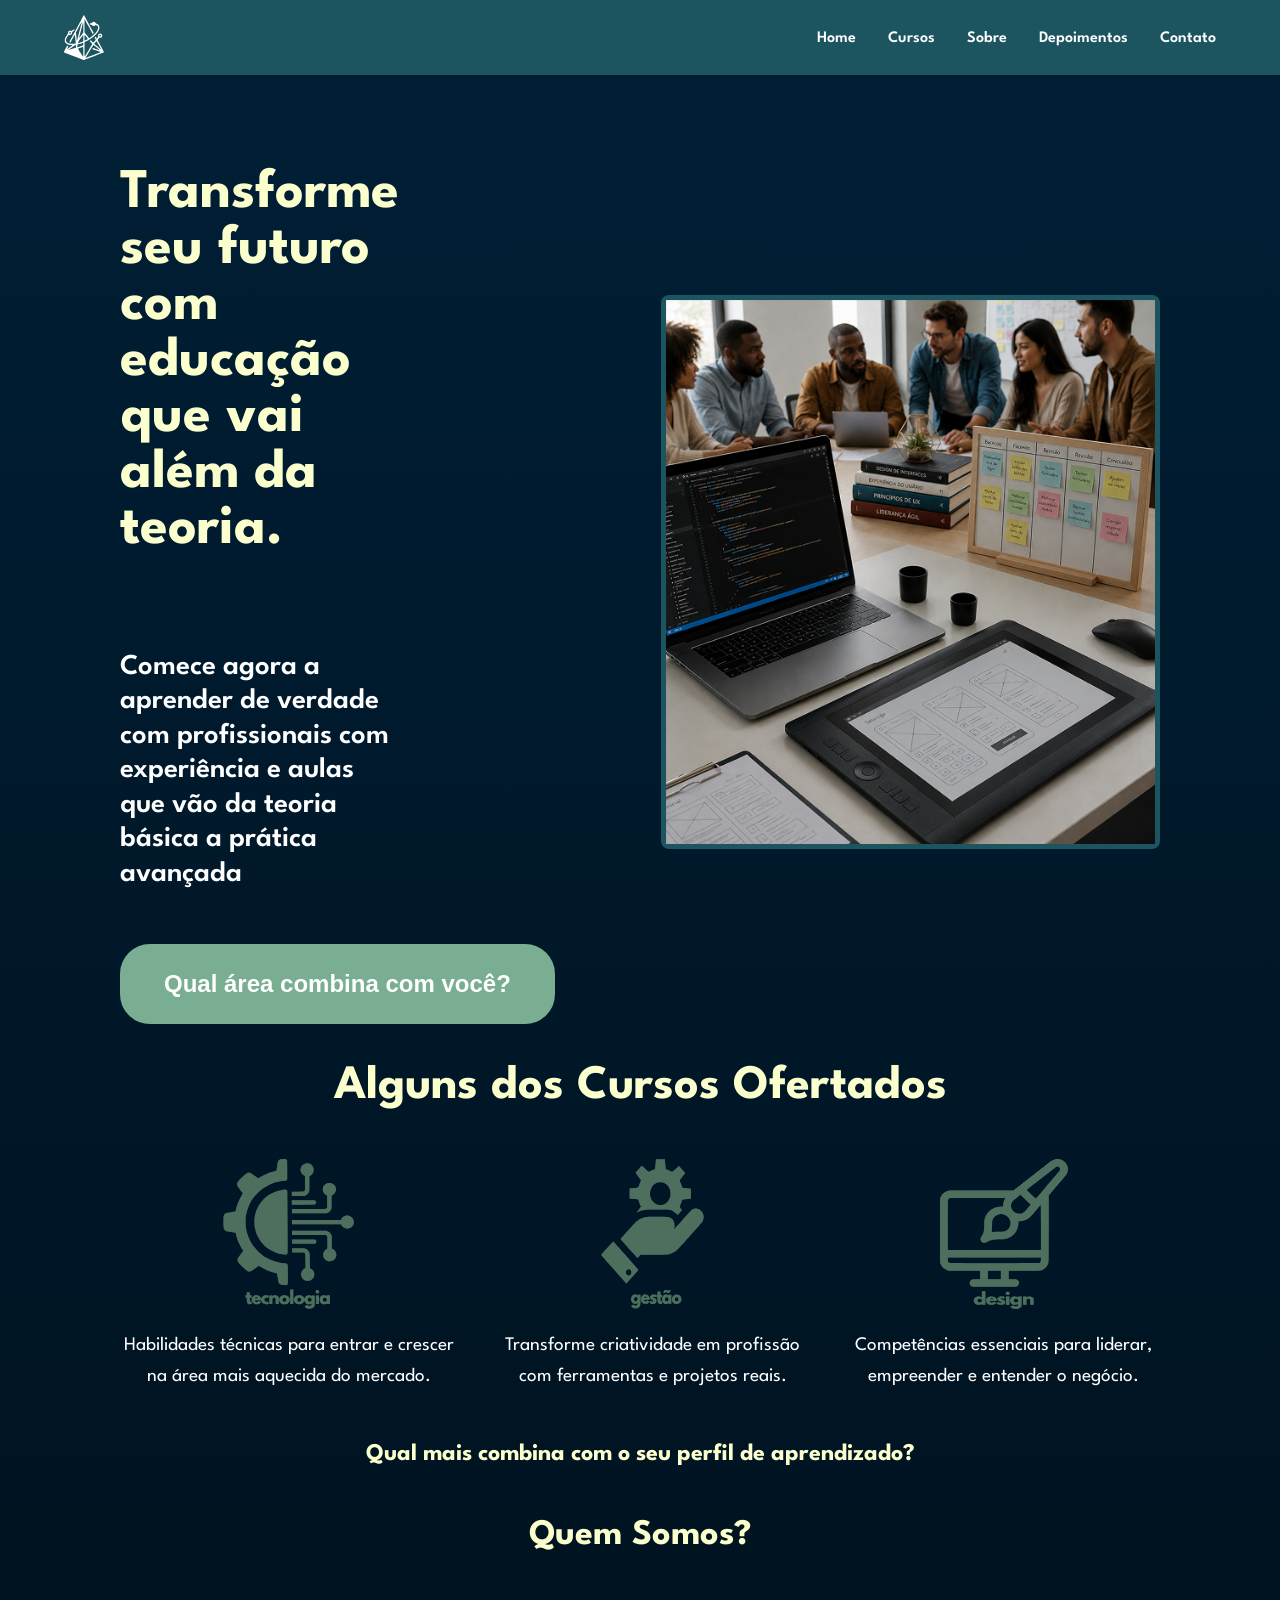
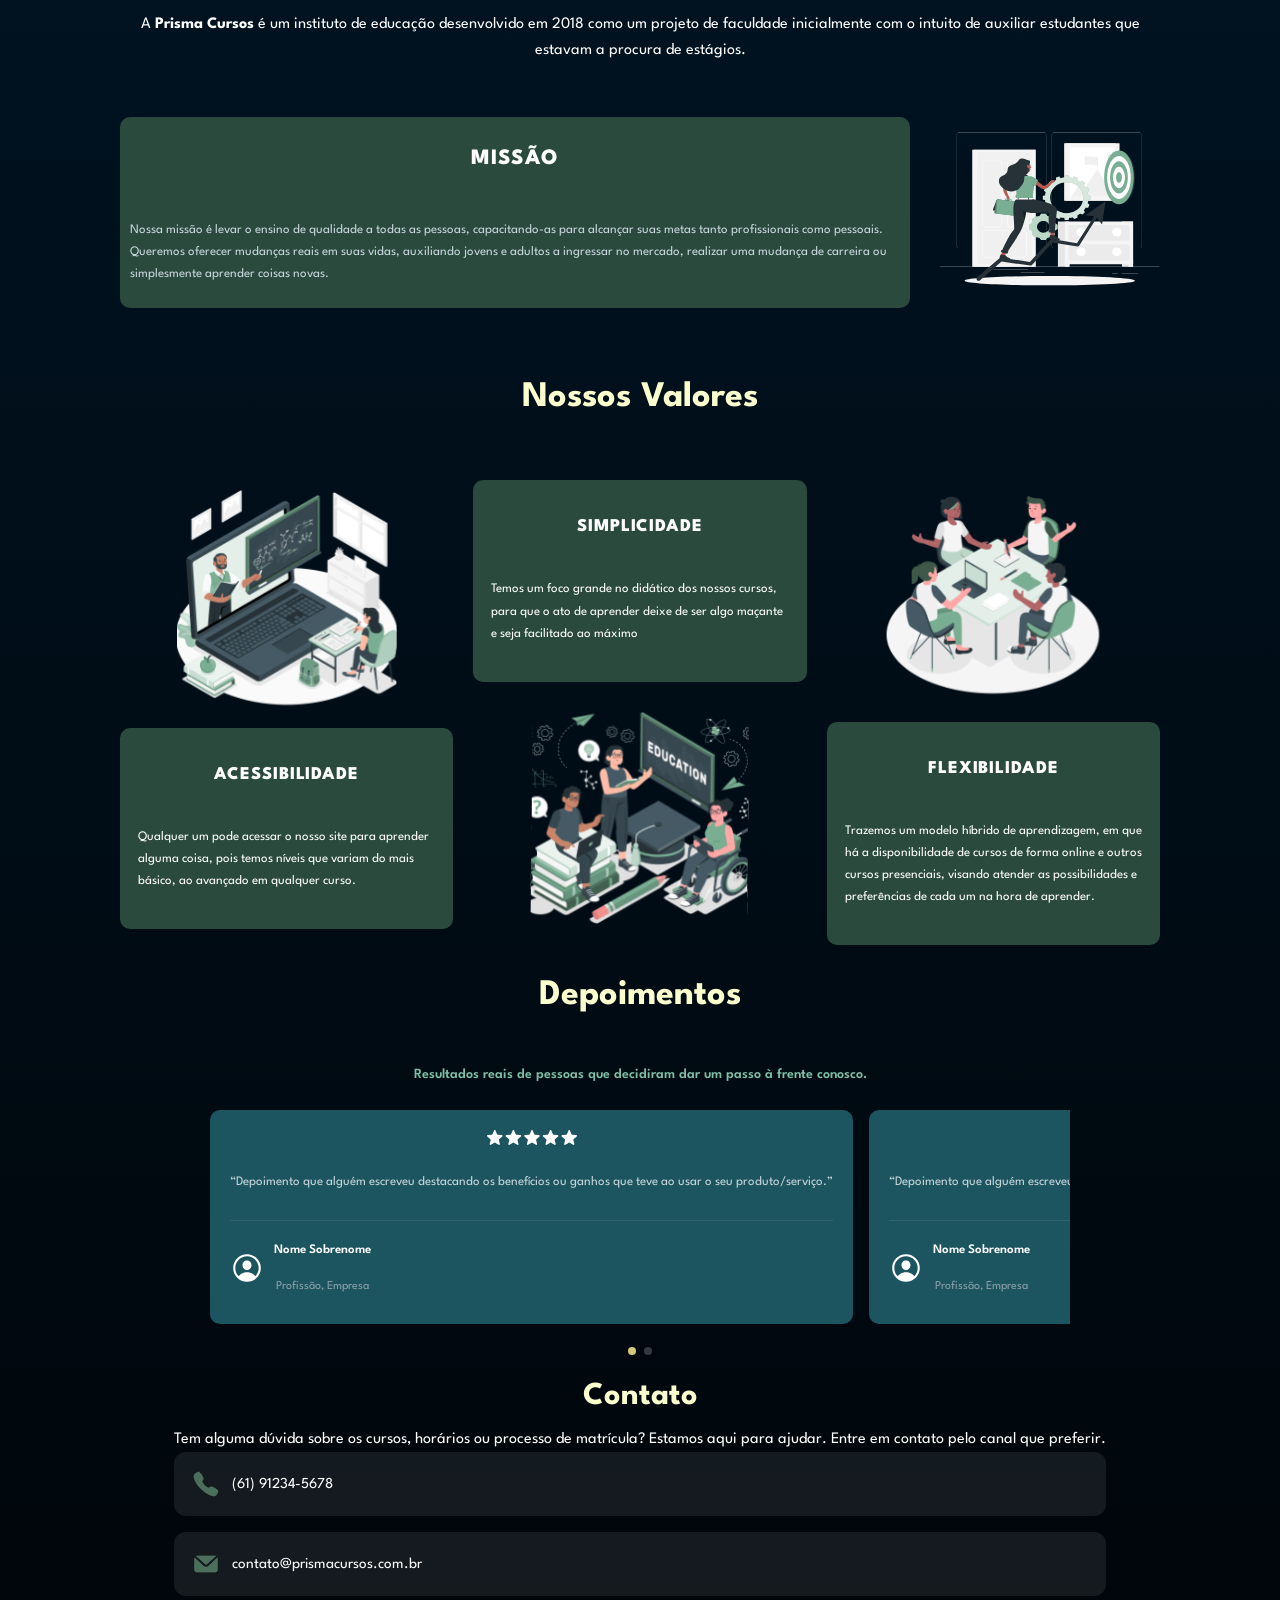
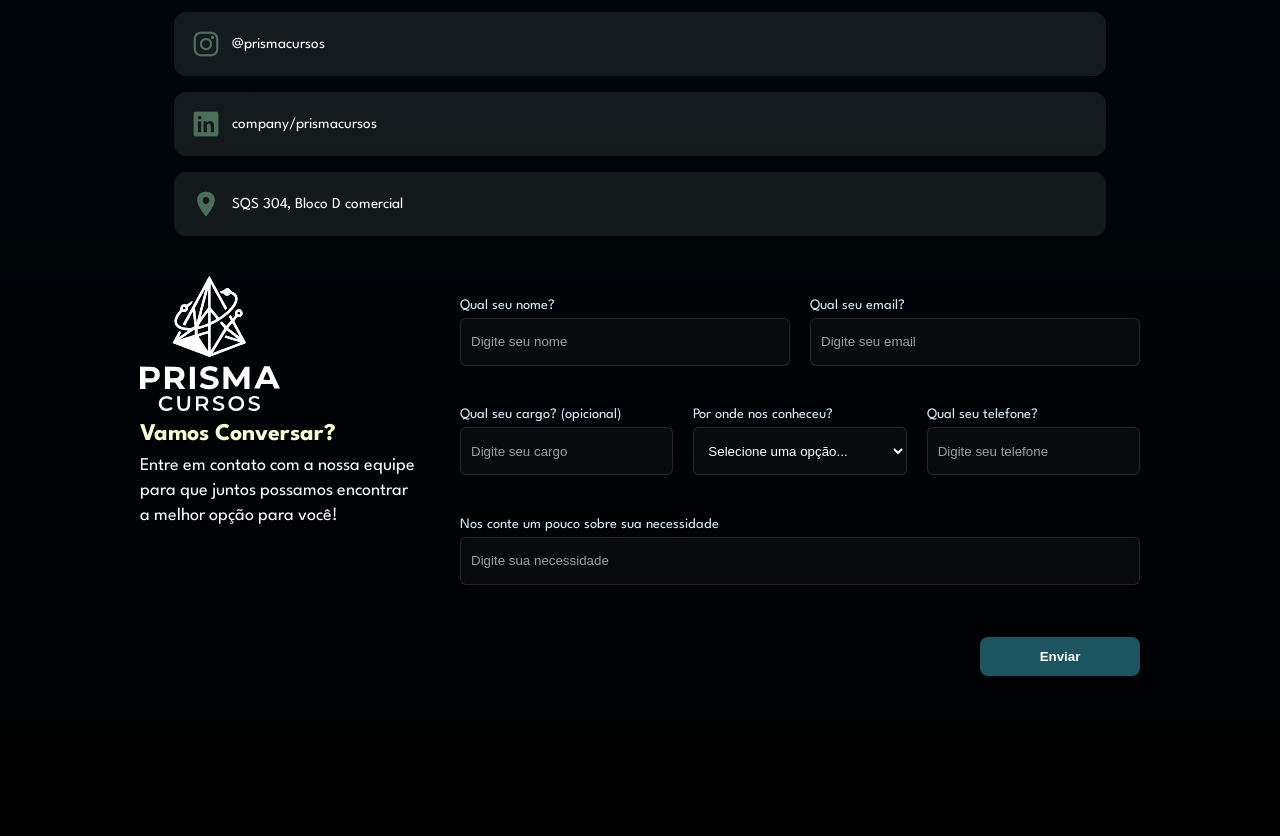
==== commit d3893b3e: "refactor: Atualiza links de navegação e ajusta estilos para responsividade em várias seções" ====
--- a/index.html
+++ b/index.html
@@ -67,7 +67,7 @@
                         <p>Comece agora a aprender de verdade com profissionais com experiência e aulas que vão da teoria básica a prática avançada</p>
                     </div>
 
-                    <button type="button">Qual área combina com você?</button>
+                    <button type="button" onclick="window.location.href='quiz.html'">Qual área combina com você?</button>
                 </div>
                 <img src="assets/hero/hero-img.png" alt="hero-img">
             </div>
@@ -324,8 +324,39 @@
         </div>
     </footer>
 
+    <div id="form-popup" class="form-popup hidden">
+        <div class="form-popup__content">
+            <h1>FORMULÁRIO ENVIADO!</h1>
+            <p>ENTRAREMOS EM CONTATO EM BREVE!</p>
+            <button type="button" id="form-popup-close">Fechar</button>
+        </div>
+    </div>
+
     <script src="style/js/depoimentos.js" defer></script>
     <script src="style/js/contato.js" defer></script>
+    <script>
+        const footerForm = document.querySelector('footer form');
+        const formPopup = document.getElementById('form-popup');
+        const formPopupClose = document.getElementById('form-popup-close');
+
+        if (footerForm && formPopup && formPopupClose) {
+            footerForm.addEventListener('submit', function (event) {
+                event.preventDefault();
+                formPopup.classList.remove('hidden');
+                footerForm.reset();
+            });
+
+            formPopupClose.addEventListener('click', function () {
+                formPopup.classList.add('hidden');
+            });
+
+            formPopup.addEventListener('click', function (event) {
+                if (event.target === formPopup) {
+                    formPopup.classList.add('hidden');
+                }
+            });
+        }
+    </script>
     <script src="style/js/cursos.js" defer></script>
     <script src="style/js/quiz.js" defer></script>
     <script src="style/js/navbar.js" defer></script>
--- a/style/css/global.css
+++ b/style/css/global.css
@@ -1,13 +1,11 @@
 body {
-    margin: 120px;
-    padding: 0;
+    margin: 0;
+    padding: 120px;
     font-family: 'League Spartan', sans-serif;
     font-size: large;
-    background: linear-gradient(to bottom, #1C5560 0%, #001F36 50%, #000000 100%);
+    background: linear-gradient(to bottom, #001F36 0%, #000000 100%);
     min-height: 100vh;
-    display: flex;
-    flex-direction: column;
-    align-items: center;
+    overflow-x: hidden;
 }
 
 p {
@@ -35,10 +33,15 @@
 }
 
 @media (max-width: 768px) {
+    body {
+        padding: 100px 20px 0 20px; 
+    }
+    
     .row {
         flex-direction: column;
         align-items: center; 
         text-align: center;
+        width: 100%;
     }
 
     img {
--- a/style/css/navbar.css
+++ b/style/css/navbar.css
@@ -7,7 +7,7 @@
     background-color: #1C5560;
     box-shadow: 0 2px 15px rgba(0, 0, 0, 0.05);
     z-index: 1000;
-    transition: all 0.4s ease; /* Transição suave caso redimensione a tela */
+    transition: all 0.4s ease;
 }
 
 header nav.row {
--- a/style/css/hero.css
+++ b/style/css/hero.css
@@ -1,7 +1,6 @@
 #hero.row {
     align-items: center;
     justify-content: space-between;
-    gap: 20px;
 }
 
 #hero .column {
--- a/style/css/sobre.css
+++ b/style/css/sobre.css
@@ -2,7 +2,7 @@
     display: flex;
     flex-direction: column;
     align-items: center;
-    gap: 60px;
+    gap: 30px;
 }
 
 #sobre > .column {
@@ -30,7 +30,6 @@
     width: 100%;
     box-sizing: border-box;
     border-radius: 10px;
-    padding: 30px;
 }
 
 #sobre-missao .column {
--- a/style/css/valores.css
+++ b/style/css/valores.css
@@ -33,7 +33,7 @@
 }
 
 #sobre-valores img {
-  width: 100%;
+  width: 220px;
   border-radius: 10px;
   object-fit: cover;
 }
--- a/style/css/footer.css
+++ b/style/css/footer.css
@@ -1,198 +1,191 @@
-
 footer.row {
-	background-color: transparent;
-	color: #ffffff;
-	padding: 40px 20px;
-	position: relative;
-	box-sizing: border-box;
-	min-height: 480px;
+    background-color: transparent;
+    color: #ffffff;
+    padding: 40px 20px;
+    box-sizing: border-box;
+    min-height: 480px;
+    justify-content: space-between;
+    gap: 40px;
+    flex-wrap: wrap;
 }
 
-footer .column#label {
+footer > .column:first-child {
+    max-width: 280px;
+    align-items: flex-start;
+}
 
-	top: 40px;
-	left: 20px;
-	width: 280px;
+footer > .column:first-child img {
+    max-width: 140px;
+    display: block;
+    margin-bottom: 12px;
+}
+
+footer > .column:first-child h2 {
+    margin: 0 0 8px 0;
+    font-size: 1.5rem;
+}
+
+footer > .column:first-child p {
+    margin: 0 0 16px 0;
+    line-height: 1.4;
 }
 
 footer #formulario {
-
-	top: 40px;
-	right: 20px;
-	width: calc(100% - 340px);
-	max-width: 620px;
-	display: flex;
-	flex-wrap: wrap;
-	gap: 12px;
-}
-
-footer .column#label img {
-	max-width: 140px;
-	display: block;
-	margin-bottom: 12px;
-}
-
-footer .column#label h2 {
-	margin: 0 0 8px 0;
-	font-size: 1.5rem;
-}
-
-footer .column#label p {
-	margin: 0 0 16px 0;
-	line-height: 1.4;
-	max-width: 360px;
-}
-
-footer #formulario {
-	flex: 2 1 420px;
-	display: flex;
-	flex-wrap: wrap;
-	gap: 12px;
+    flex: 1;
+    max-width: 705px;
+    display: flex;
+    flex-wrap: wrap;
 }
 
 footer form {
-	display: flex;
-	flex-wrap: wrap;
-	gap: 20px;
-	width: 100%;
-	align-items: flex-end;
+    display: flex;
+    flex-wrap: wrap;
+    gap: 20px;
+    width: 100%;
+    align-items: flex-end;
 }
 
 footer form .column {
-	flex: 1 1 200px;
-	display: flex;
-	flex-direction: column;
+    display: flex;
+    flex-direction: column;
+    align-items: flex-start;
+    width: 100%;
 }
 
-footer #formulario .column#formulario-nome,
-footer #formulario .column#formulario-email {
-	width: 338px;
+#formulario-nome,
+#formulario-email {
+    flex: 1 1 calc(50% - 10px);
 }
 
-footer #formulario .column#formulario-cargo,
-footer #formulario .column#formulario-local,
-footer #formulario .column#formulario-telefone {
-	width: 217.67px;
+#formulario-cargo,
+#formulario-local,
+#formulario-telefone {
+    flex: 1 1 calc(33.333% - 14px);
 }
 
-footer #formulario .column#formulario-necessidade {
-	width: 705px;
-}
-
-footer #formulario input,
-footer #formulario select {
-	width: 100%;
-	height: 48px;
-	box-sizing: border-box;
-}
-
-footer label {
-	font-size: 0.9rem;
-	margin-bottom: 6px;
-	color: #dbeeff;
+#formulario-necessidade {
+    flex: 1 1 100%;
 }
 
 footer input,
 footer select {
-	padding: 8px 10px;
-	border-radius: 6px;
-	border: 1px solid rgba(255,255,255,0.12);
-	background: rgba(255,255,255,0.03);
-	color: #ffffff;
+    width: 100%;
+    height: 48px;
+    box-sizing: border-box;
+    padding: 8px 10px;
+    border-radius: 6px;
+    border: 1px solid rgba(255, 255, 255, 0.12);
+    background: rgba(255, 255, 255, 0.03);
+    color: #ffffff;
+}
+
+footer label {
+    font-size: 0.9rem;
+    margin-bottom: 6px;
+    color: #dbeeff;
 }
 
 footer input::placeholder {
-	color: rgba(255,255,255,0.6);
+    color: rgba(255, 255, 255, 0.6);
 }
 
 footer form > div:last-child {
-	width: 100%;
-	display: flex;
-	justify-content: flex-end;
-	margin-top: 10px;
+    width: 100%;
+    display: flex;
+    justify-content: flex-end;
+    margin-top: 10px;
 }
 
 footer button {
-	width: 160px;
-	padding: 12px 0;
-	background: #1C5560;
-	color: #000000;
-	border: none;
-	border-radius: 8px;
-	cursor: pointer;
-	font-weight: 600;
+    width: 160px;
+    padding: 12px 0;
+    background: #1C5560;
+    color: #ffffff;
+    border: none;
+    border-radius: 8px;
+    cursor: pointer;
+    font-weight: 600;
+    transition: opacity 0.3s;
 }
 
 footer button:hover {
-	opacity: 0.95;
+    opacity: 0.95;
 }
 
 .form-popup {
-	position: fixed;
-	inset: 0;
-	display: flex;
-	align-items: center;
-	justify-content: center;
-	background: rgba(0, 0, 0, 0.85);
-	z-index: 2000;
+    position: fixed;
+    inset: 0;
+    display: flex;
+    align-items: center;
+    justify-content: center;
+    background: rgba(0, 0, 0, 0.85);
+    z-index: 2000;
 }
 
 .form-popup.hidden {
-	display: none;
+    display: none;
 }
 
 .form-popup__content {
-	background: #081727;
-	padding: 40px;
-	border-radius: 20px;
-	text-align: center;
-	max-width: 920px;
-	width: min(90%, 860px);
+    background: #081727;
+    padding: 40px;
+    border-radius: 20px;
+    text-align: center;
+    max-width: 920px;
+    width: min(90%, 860px);
 }
 
 .form-popup__content h1 {
-	font-family: 'League Spartan', sans-serif;
-	font-size: 96px;
-	line-height: 1;
-	margin: 0 0 24px;
-	color: #ffffff;
+    font-size: 96px;
+    line-height: 1;
+    margin: 0 0 24px;
+    color: #ffffff;
 }
 
 .form-popup__content p {
-	margin: 0 0 32px;
-	font-size: 1.25rem;
-	color: #dbeeff;
+    margin: 0 0 32px;
+    font-size: 1.25rem;
+    color: #dbeeff;
 }
 
 .form-popup__content button {
-	padding: 14px 28px;
-	font-size: 1rem;
-	border-radius: 12px;
-	background: #2EB600;
-	color: #001F36;
-	border: none;
+    padding: 14px 28px;
+    font-size: 1rem;
+    border-radius: 12px;
+    background: #2EB600;
+    color: #001F36;
+    border: none;
+    cursor: pointer;
 }
 
 @media (max-width: 920px) {
-	.form-popup__content h1 {
-		font-size: clamp(48px, 8vw, 96px);
-	}
+    .form-popup__content h1 {
+        font-size: clamp(48px, 8vw, 96px);
+    }
 }
 
-@media (max-width: 720px) {
-	footer.row {
-		flex-direction: column;
-		align-items: center;
-		text-align: center;
-	}
-	footer #formulario {
-		width: 100%;
-	}
-	footer form .column {
-		flex: 1 1 100%;
-	}
-	footer .column#label {
-		text-align: center;
-	}
-}
+@media (max-width: 768px) {
+    footer.row {
+        flex-direction: column;
+        align-items: center;
+        text-align: center;
+        gap: 40px;
+    }
 
+    footer > .column:first-child {
+        align-items: center;
+    }
+
+    #formulario-nome,
+    #formulario-email,
+    #formulario-cargo,
+    #formulario-local,
+    #formulario-telefone,
+    #formulario-necessidade {
+        flex: 1 1 100%;
+    }
+
+    footer form > div:last-child {
+        justify-content: center;
+    }
+}
--- a/style/css/modal.css
+++ b/style/css/modal.css
@@ -104,4 +104,24 @@
 #modal-btn-contato:hover {
   background-color: #6dbf8a;
   color: #1a1a1a;
+}
+
+@media (max-width: 768px) {
+  #modal-grid {
+    grid-template-columns: 1fr;
+  }
+
+  #modal-overlay{
+    padding: 20px;
+  }
+
+  #modal-header {
+    flex-direction: column;
+    align-items: center;
+    text-align: center;
+  }
+
+  #modal-header h2 {
+    font-size: 1.5rem;
+  }
 }
--- a/style/css/depoimentos.css
+++ b/style/css/depoimentos.css
@@ -1,70 +1,65 @@
-#depoimentos
-{
+#depoimentos {
   display: flex;
   flex-direction: column;
   align-items: center;
   gap: 15px;
+  width: 100%;
+  max-width: 100vw;
+  overflow: hidden;
+  box-sizing: border-box;
 }
 
-#depoimentos > #label
-{
+#depoimentos > .column {
   align-items: center;
   text-align: center;
   gap: 12px;
 }
 
-#depoimentos > #label h2
-{
+#depoimentos > .column h2 {
   font-size: 36px;
   font-weight: 700;
 }
 
-#depoimentos > #label p
-{
+#depoimentos > .column p {
   font-size: 14px;
   font-weight: 600;
   color: #7fbfa8;
 }
 
-#carrossel-wrapper
-{
+#carrossel-wrapper {
   overflow: hidden;
   width: 100%;
+  max-width: 100%;
 }
 
-#carrossel-track
-{
+#carrossel-track {
   display: flex;
   gap: 16px;
-  transition: transform 0.4s ease;
+  transition: transform 0.01s ease;
 }
 
-#carrossel-card
-{
-  background: #1C5560 50%;
+#carrossel-card {
+  background: #1C5560;
   border-radius: 10px;
-  padding: 22px 20px 24px;
-  min-width: calc(33.333% - 11px);
+  padding: 20px;
+  min-width: calc(20% - 12px);
+  box-sizing: border-box;
   flex-shrink: 0;
   gap: 14px;
-  max-width: 100px;
 }
 
-#carrossel-card > img
-{
+#carrossel-card > img {
   width: 90px;
 }
 
-#carrossel-card > p
-{
+#carrossel-card > p {
   font-size: 13px;
   color: #c8d6dc;
   line-height: 1.65;
   flex: 1;
 }
 
-#carrossel-card-profile
-{
+#carrossel-card-profile {
   align-items: center;
   gap: 10px;
   padding-top: 10px;
@@ -72,36 +67,31 @@
   width: 100%;
 }
 
-#carrossel-card-profile > img
-{
+#carrossel-card-profile > img {
   width: 34px;
   height: 34px;
   flex-shrink: 0;
 }
 
-#carrossel-card-profile-user p:first-child
-{
+#carrossel-card-profile-user p:first-child {
   font-size: 13px;
   font-weight: 600;
   color: #ffffff;
 }
 
-#carrossel-card-profile-user p:last-child
-{
+#carrossel-card-profile-user p:last-child {
   font-size: 12px;
   color: #8aa0aa;
 }
 
-.carrossel-dots
-{
+.carrossel-dots {
   display: flex;
   justify-content: center;
   gap: 8px;
   margin-top: 8px;
 }
 
-.dot
-{
+.dot {
   width: 8px;
   height: 8px;
   border-radius: 50%;
@@ -112,14 +102,16 @@
   transition: background 0.25s;
 }
 
-.dot.active
-{
+.dot.active {
   background: #d4c97a;
 }
 
-@media (max-width: 720px)
-{
+@media (max-width: 768px) {
+  #depoimentos {
+    padding: 0 20px;
+  }
+
   #carrossel-card {
-    min-width: 85%;
+    min-width: 100%;
   }
 }
